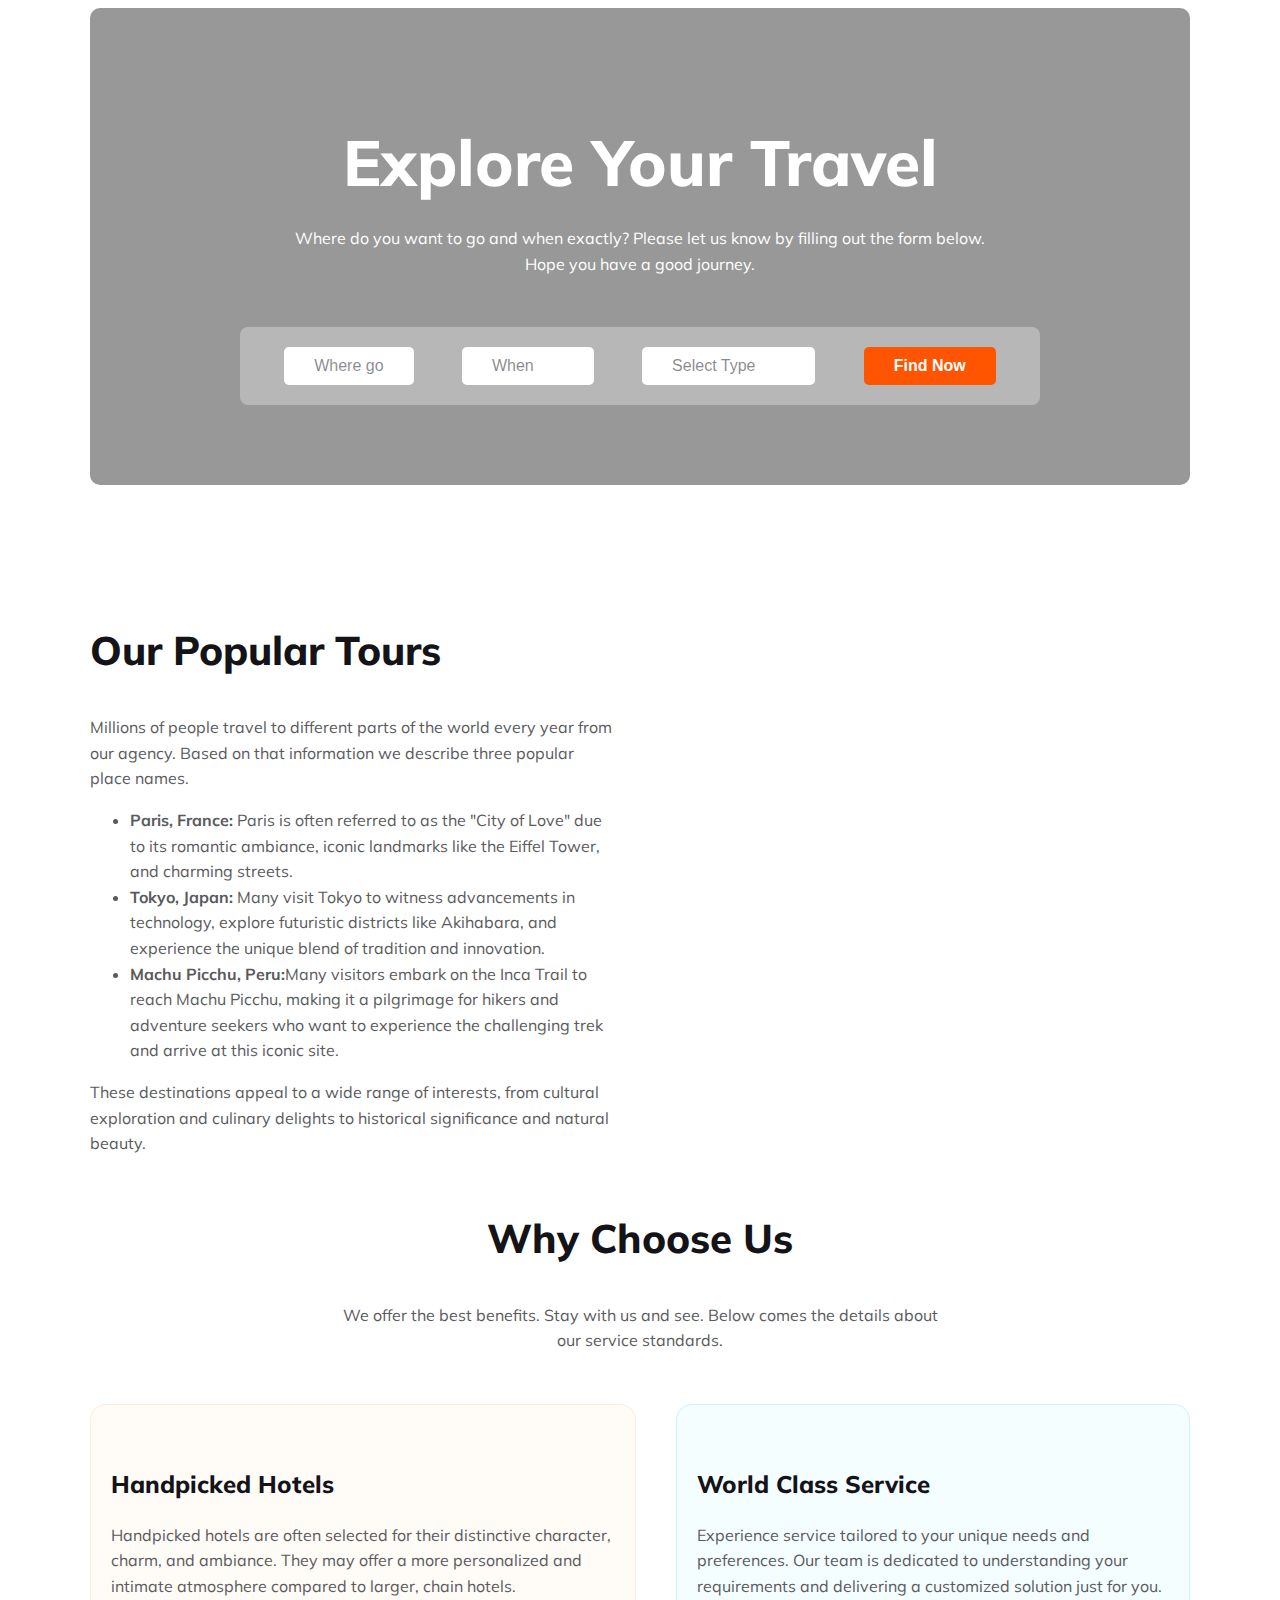
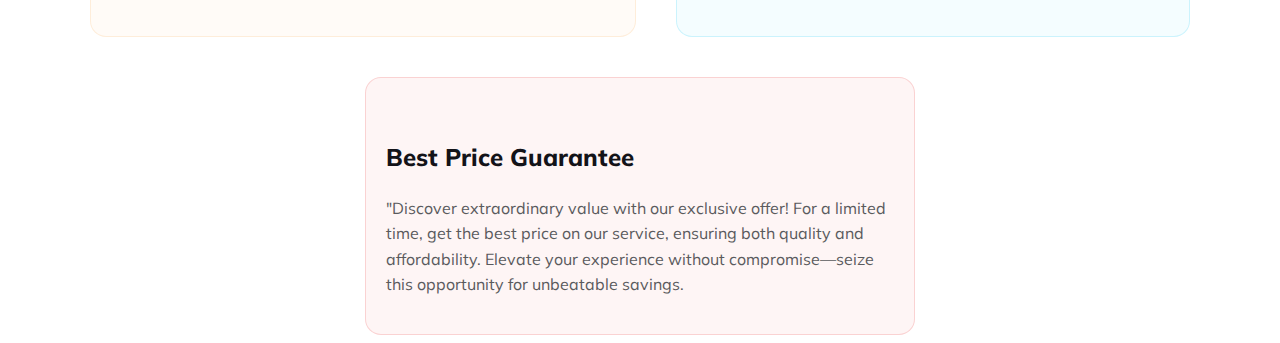
==== index.html @ b4bab379 "creaded a new repo for live link porblem" ====
<!DOCTYPE html>
<html lang="en">
  <head>
    <meta charset="UTF-8" />
    <meta name="viewport" content="width=device-width, initial-scale=1.0" />
    <title>Oreh Travel</title>

    <!-- font icon link  -->
    <link
      rel="stylesheet"
      href="https://site-assets.fontawesome.com/releases/v6.5.1/css/all.css"
    />
    <!-- css link -->
    <link rel="stylesheet" href="./styles/style.css" />
    <link rel="stylesheet" href="./styles/responsive.css" />
  </head>
  <body>
    <header>
      <nav class="hide">
        <div class="logo">
          <img src="./B9A2-Hero-Travel/Images/Group 40071 (2).png" alt="" />
          <h3 class="nav-title">
            Oreh <span class="travel-color">Travel</span>
          </h3>
        </div>
        <div class="nav-bar">
          <ul>
            <li><a class="active" href="#">Home</a></li>
            <li><a href="#">Packages</a></li>
            <li><a href="#">Testimonial</a></li>
            <li><a href="#">Blog</a></li>
            <li><a href="#">Contact</a></li>
          </ul>
        </div>
      </nav>

      <!-- banner section start -->

      <section class="banner">
        <h3 class="banner-title">Explore Your Travel</h3>
        <p class="banner-description">
          Where do you want to go and when exactly? Please let us know by
          filling out the form below. Hope you have a good journey.
        </p>

        <div class="banner-form">
          <button class="btn-white">Where go</button>
          <button class="btn-white">When <i class="fa-solid fa-angle-down"></i></button>
          <button class="btn-white">Select Type <i class="fa-solid fa-angle-down"></i></button>
          <button class="btn-prim"><i class="fa-solid fa-magnifying-glass"></i> Find Now</button>
        </div>
      </section>
    </header>

    <main>

        <!-- popular section  -->
        <section class="popular">
            <div class="popular-content">
                <h3 class="section-title">Our Popular Tours</h3>
                <p class="text-light-gray">Millions of people travel to different parts of the world every year from our agency. Based on that information we describe three popular place names.</p>
                <ul class="text-light-gray">
                    <li> <b>Paris, France:</b>  Paris is often referred to as the "City of Love" due to its romantic ambiance, iconic landmarks like the Eiffel Tower, and charming streets.</li>

                    <li> <b>Tokyo, Japan:</b> Many visit Tokyo to witness advancements in technology, explore futuristic districts like Akihabara, and experience the unique blend of tradition and innovation.</li>

                    <li><b>Machu Picchu, Peru:</b>Many visitors embark on the Inca Trail to reach Machu Picchu, making it a pilgrimage for hikers and adventure seekers who want to experience the challenging trek and arrive at this iconic site.</li>
                </ul>
                <p class="text-light-gray">These destinations appeal to a wide range of interests, from cultural exploration and culinary delights to historical significance and natural beauty.
                </p>
            </div>


            <div class="popular-img">
                <img src="./B9A2-Hero-Travel/Images/Rectangle 4.png" alt="">
            </div>
        </section>

        <!-- dastination section  -->

        <section class="dastination hide">
            <h3 class="section-title">Choose Your Destination</h3>
            <p class="text-light-gray"> we've narrowed it down to a few beautiful choices for you. What's your pick? We offer special offers on Maldives and Sri Lanka packages. </p>
            
            <div class="dastination-img-container">

              <div class="dastination-img-row">
                <div class="maldives img-item ">
                   
                    <h3 class="malh3">Maldives</h3>
                </div>
                <div class="indonasia img-item">
                   
                    <h3 class="indoh3">Indonasia</h3>
                </div>
              </div>

              <div class="dastination-img-row">
                <div class="srilanka img-item">
                 
                    <h3 class="srih3">Srilanka</h3>
                </div>
                <div class="north-america img-item">
                   
        
                    <h3 class="northh3">North America</h3>
                </div>
                <div class="kashmir img-item">
                   
                  
                    <h3 class="kash3">Kashmir</h3>
                </div>
              </div>

              <div class="dastination-img-row">
                <div class="bangladesh img-item">
                    
                    <h3 class="bdh3">Bangladesh</h3>
                </div>
                <div class="bandarban img-item">
                    
                    <h3 class="bnh3">Bandarban</h3>
                </div>
              </div>


            </div>
        </section>


        <!-- why choose us section -->

        <section class="why-us">
          <h3 class="section-title">Why Choose Us</h3>
          <p class="text-light-gray description-center">We offer the best benefits. Stay with us and see. Below comes the details about <br> our service standards.</p>
          <div class="service-items">
            <div class="service-item1">
              <img src="./B9A2-Hero-Travel/Images/hotel.png" alt="">
              <h3 class="service-title">Handpicked Hotels</h3>
              <p class="text-light-gray"> Handpicked hotels are often selected for their distinctive character, charm, and ambiance. They may offer a more personalized and intimate atmosphere compared to larger, chain hotels.</p>
            </div>
            <div class="service-item2">
              <img src="./B9A2-Hero-Travel/Images/map.png" alt="">
              <h3 class="service-title">World Class Service</h3>
              <p class="text-light-gray">Experience service tailored to your unique needs and preferences. Our team is dedicated to understanding your requirements and delivering a customized solution just for you.</p>
            </div>
          </div>
          <div class="service-item3">
            <img src="./B9A2-Hero-Travel/Images/price .png" alt="">
            <h3 class="service-title">Best Price Guarantee</h3>
            <p class="text-light-gray">"Discover extraordinary value with our exclusive offer! For a limited time, get the best price on our service, ensuring both quality and affordability. Elevate your experience without compromise—seize this opportunity for unbeatable savings.  </p>
          </div>
        </section>
    </main>

    <footer></footer>
  </body>
</html>
---- styles/style.css ----
@import url('https://fonts.googleapis.com/css2?family=Mulish:wght@400;500;600;700;800;900&display=swap');

*{
    text-decoration: none;
    
    box-sizing: border-box;

}
body{
    font-family: 'Mulish', sans-serif;

}
.hide{
    display: none;
}

/* common shared styles */

.section-title{
    font-size: 2.5rem;
    font-weight: 800;
    color: #131318;
}
.text-light-gray{
    font-size: 1rem ;
    font-weight: 400;
    color: #5A5A5D;
    line-height: 1.6rem;
}
.btn-primary{

}

/* header styles 

/* nav section styles */
header{
    width: 1100px;
    margin: 0 auto;

}
nav{
    display: flex;
    justify-content: space-between;
    align-items: center;
    
}
.logo{
    display: flex;
    align-items: center
    
}
.nav-title{
    color:  #131318;
    font-size: 2.3rem;
    font-weight: 800;
    margin-left: 20px;

}
.travel-color{
    color: #FF5400;
}

.nav-bar ul{
    display: flex;
    gap: 20px;
    list-style: none;
}
.nav-bar a{
    color: #424247;
    font-size: 1.1rem;
    font-weight: 400;
    padding: 10px 20px;
}
.nav-bar .active{
    color: #FF5400;!important

}
.nav-bar a:hover{
    color: #FF5400;
    font-weight: 500;
}

/* banner section styles */

.banner{
    background-image: linear-gradient(rgba(0, 0, 0, 0.404), rgba(0, 0, 0, 0.404)), url("/B9A2-Hero-Travel/Images/Group\ 13\ \(1\)\ \(1\).png") ;
    background-position:  center;
    background-repeat: no-repeat;
    border-radius: 10px;
    text-align: center;
    padding: 50px 0px ;
    

}
.banner-title{
    font-size: 4rem;
    font-weight: 800;
    color: #fff;

}
.banner-description{
    font-size: 1rem ;
    font-weight: 400;
    color: white;
    line-height: 1.6rem;
    max-width: 700px;
    margin: -40px auto 0;
}
.banner-form{
    border-radius: 8px;
    background: rgba(255, 255, 255, 0.30);
    max-width: 800px;
    margin: 50px auto 30px;
    padding: 20px ;
    justify-content: space-around;
    display: flex;
}
.btn-white{
    background: white;
    padding: 10px 30px ;
    text-align: center;
    border-radius: 5px;
    color: rgba(19, 19, 24, 0.50);
    font-size: 1rem;
    font-weight: 400;
    border: none;
}
.btn-white i{
    margin-left: 30px;
}
.btn-prim{
    padding: 10px 30px ;
    text-align: center;
    border-radius: 5px;
    color:white;
    font-size: 1rem;
    font-weight: 700;
    border: none;
    background: #FF5400;

}

/* popular section styles */

main{
    width: 1100px;
    margin: 100px auto 0;
}
.popular{
    display: flex;
    gap: 50px;
    align-items: center;
    

}
.popular-content{
    width: 100%;
}
.popular-img{
    margin-top: 40px;
    width: 100%;
}

/* dastination section styles */

.dastination{
    text-align: center;
    max-width: 1100px;
    margin: 100px auto ;

}
.dastination p{
    max-width: 700px;
   margin: 0 auto;
}
.dastination-img-container img{
    max-width: 100%;
    
}
.dastination-img-row{
    display: flex;
    gap: 20px;
    margin-bottom: 20px;
   
    
}
.dastination-img-container{
   margin-top: 50px;
}
.dastination-img-row h3{
   
    color: white;
    font-size: 3rem;
    font-weight: 800;

}
.dastination-img-row .img-item{
    
}

.maldives{
  position:relative;
}
.malh3{
    position: absolute;
    top: 70px;
    left: 150px;
}
.indonasia{
    position: relative;
}
.indoh3{
    position: absolute;
    top: 70px;
    left: 150px;
}

.srilanka{
   position: relative;
}
.srih3{
    position: absolute;
    top: 57px;
    left: 80px ;
}
.north-america{
  position: relative;
}
.northh3{
    position: absolute;
    top: 60px;
    left: 58px;
}
 .kashmir{
    position: relative;
 }
 .kash3{
    position: absolute;
    left: 30px;
    top: 65px;
}

.bangladesh{
  position: relative;
}
.bdh3{
    position: absolute;
    top: 60px;
    left: 85px;
}
.bandarban{
  position: relative;
} 
.bnh3{
    position: absolute;
    top: 63px;
    left: 180px;
}
/* .maldives h3{
    position: relative;
    top: 100px;
    left: 100px;

}

/* why us section styles */
.why-us{}
.why-us > .section-title, .description-center{
    text-align: center;
}
.why-us .service-items {
    display: flex;
    gap: 40px ;
    margin-top: 50px;

}
.why-us img{
    width: 50px;

}
.service-title{
    font-size: 1.5rem;
    font-weight: 800;
    color: #131318;
}
.service-item1{
    border-radius: 16px;
    border: 1px solid rgba(251, 181, 99, 0.20);
    background: rgba(251, 181, 99, 0.05);
    padding: 20px;

}
.service-item2{
    border-radius: 16px;
    border: 1px solid rgba(41, 206, 246, 0.20);
    background: rgba(41, 206, 246, 0.05);
    padding: 20px;

}
.service-item3{
    width: 50%;
    margin: auto;
    border-radius: 16px;
    border: 1px solid rgba(233, 68, 68, 0.20);
    background: rgba(233, 68, 68, 0.05);
    padding: 20px;
    margin-top: 40px;

}
---- styles/responsive.css ----
@media screen and (max-width:600px) {
    .banner-form, .popular, 
    .dastination-img-row, 
    .service-items {
        flex-direction: column;
       
        
    }
    .popular, .popular-img img,
    .dastination-img-row img
    {
        max-width: 100%;
       margin: auto;
    }
    .banner{
      
       
    }
   .btn-white, .btn-prim{
    margin-top: 10px;
   }
    header, main{
        max-width: 100%;
        padding: 20px;
    }
    .service-item3{
        width: 100%;
        /* margin-top: 20px; */

    }
}
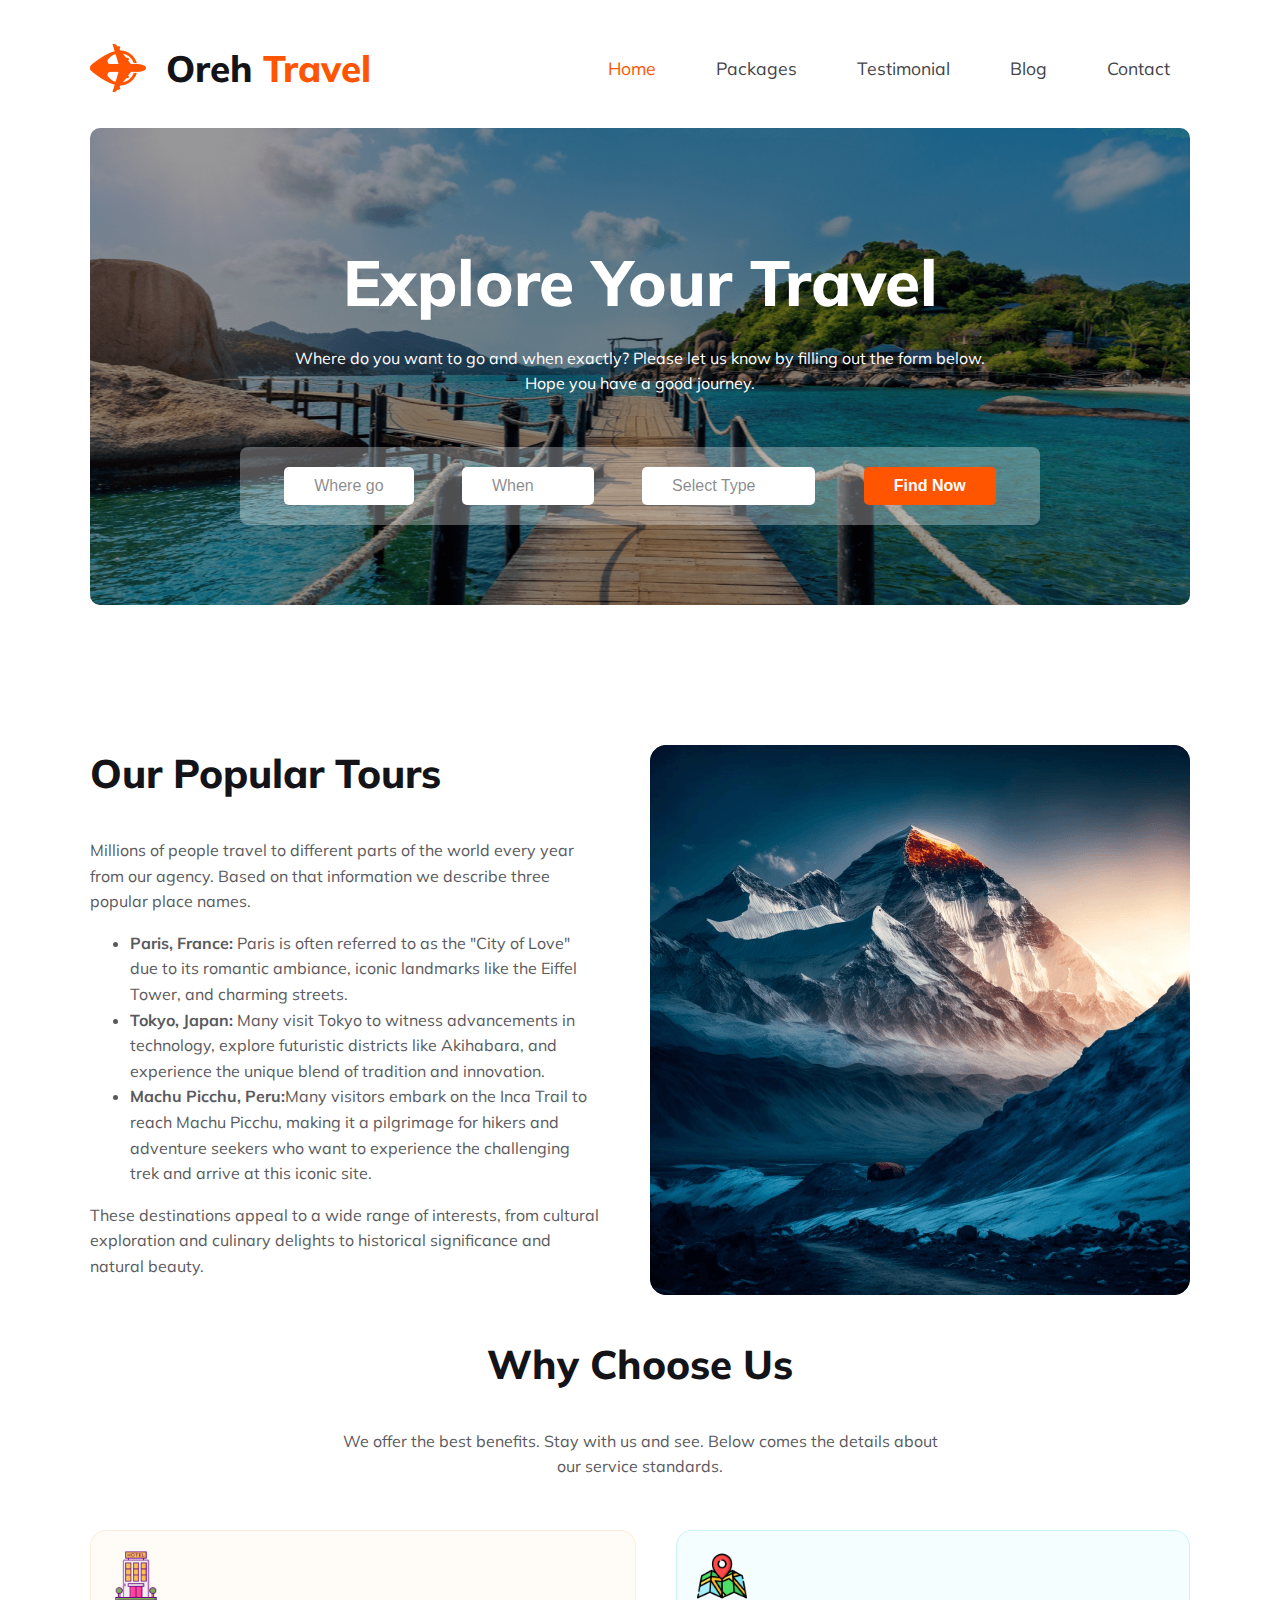
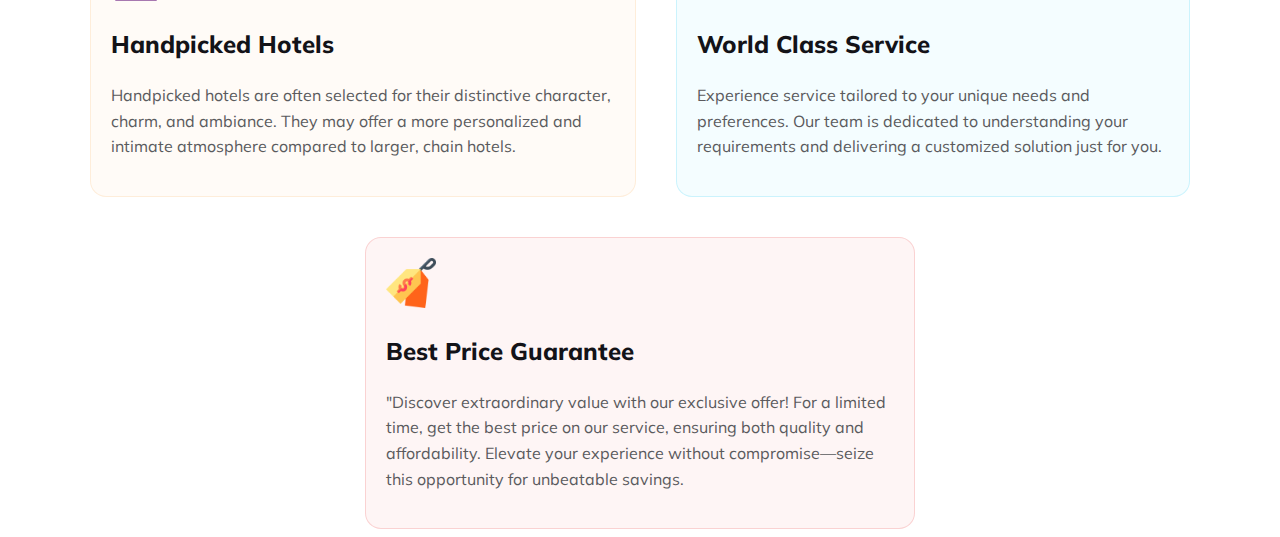
==== commit 2408b595: "img added" ====
--- a/index.html
+++ b/index.html
@@ -16,9 +16,9 @@
   </head>
   <body>
     <header>
-      <nav class="hide">
+      <nav class="hid">
         <div class="logo">
-          <img src="./B9A2-Hero-Travel/Images/Group 40071 (2).png" alt="" />
+          <img src="./Images/Group 40071 (2).png" alt="" />
           <h3 class="nav-title">
             Oreh <span class="travel-color">Travel</span>
           </h3>
@@ -72,7 +72,7 @@
 
 
             <div class="popular-img">
-                <img src="./B9A2-Hero-Travel/Images/Rectangle 4.png" alt="">
+                <img src="./Images/Rectangle 4.png" alt="">
             </div>
         </section>
 
@@ -135,18 +135,18 @@
           <p class="text-light-gray description-center">We offer the best benefits. Stay with us and see. Below comes the details about <br> our service standards.</p>
           <div class="service-items">
             <div class="service-item1">
-              <img src="./B9A2-Hero-Travel/Images/hotel.png" alt="">
+              <img src="./Images/hotel.png" alt="">
               <h3 class="service-title">Handpicked Hotels</h3>
               <p class="text-light-gray"> Handpicked hotels are often selected for their distinctive character, charm, and ambiance. They may offer a more personalized and intimate atmosphere compared to larger, chain hotels.</p>
             </div>
             <div class="service-item2">
-              <img src="./B9A2-Hero-Travel/Images/map.png" alt="">
+              <img src="./Images/map.png" alt="">
               <h3 class="service-title">World Class Service</h3>
               <p class="text-light-gray">Experience service tailored to your unique needs and preferences. Our team is dedicated to understanding your requirements and delivering a customized solution just for you.</p>
             </div>
           </div>
           <div class="service-item3">
-            <img src="./B9A2-Hero-Travel/Images/price .png" alt="">
+            <img src="./Images/price .png" alt="">
             <h3 class="service-title">Best Price Guarantee</h3>
             <p class="text-light-gray">"Discover extraordinary value with our exclusive offer! For a limited time, get the best price on our service, ensuring both quality and affordability. Elevate your experience without compromise—seize this opportunity for unbeatable savings.  </p>
           </div>
--- a/styles/style.css
+++ b/styles/style.css
@@ -84,7 +84,7 @@
 /* banner section styles */
 
 .banner{
-    background-image: linear-gradient(rgba(0, 0, 0, 0.404), rgba(0, 0, 0, 0.404)), url("/B9A2-Hero-Travel/Images/Group\ 13\ \(1\)\ \(1\).png") ;
+    background-image: linear-gradient(rgba(0, 0, 0, 0.404), rgba(0, 0, 0, 0.404)), url("/Images/Group\ 13\ \(1\)\ \(1\).png") ;
     background-position:  center;
     background-repeat: no-repeat;
     border-radius: 10px;
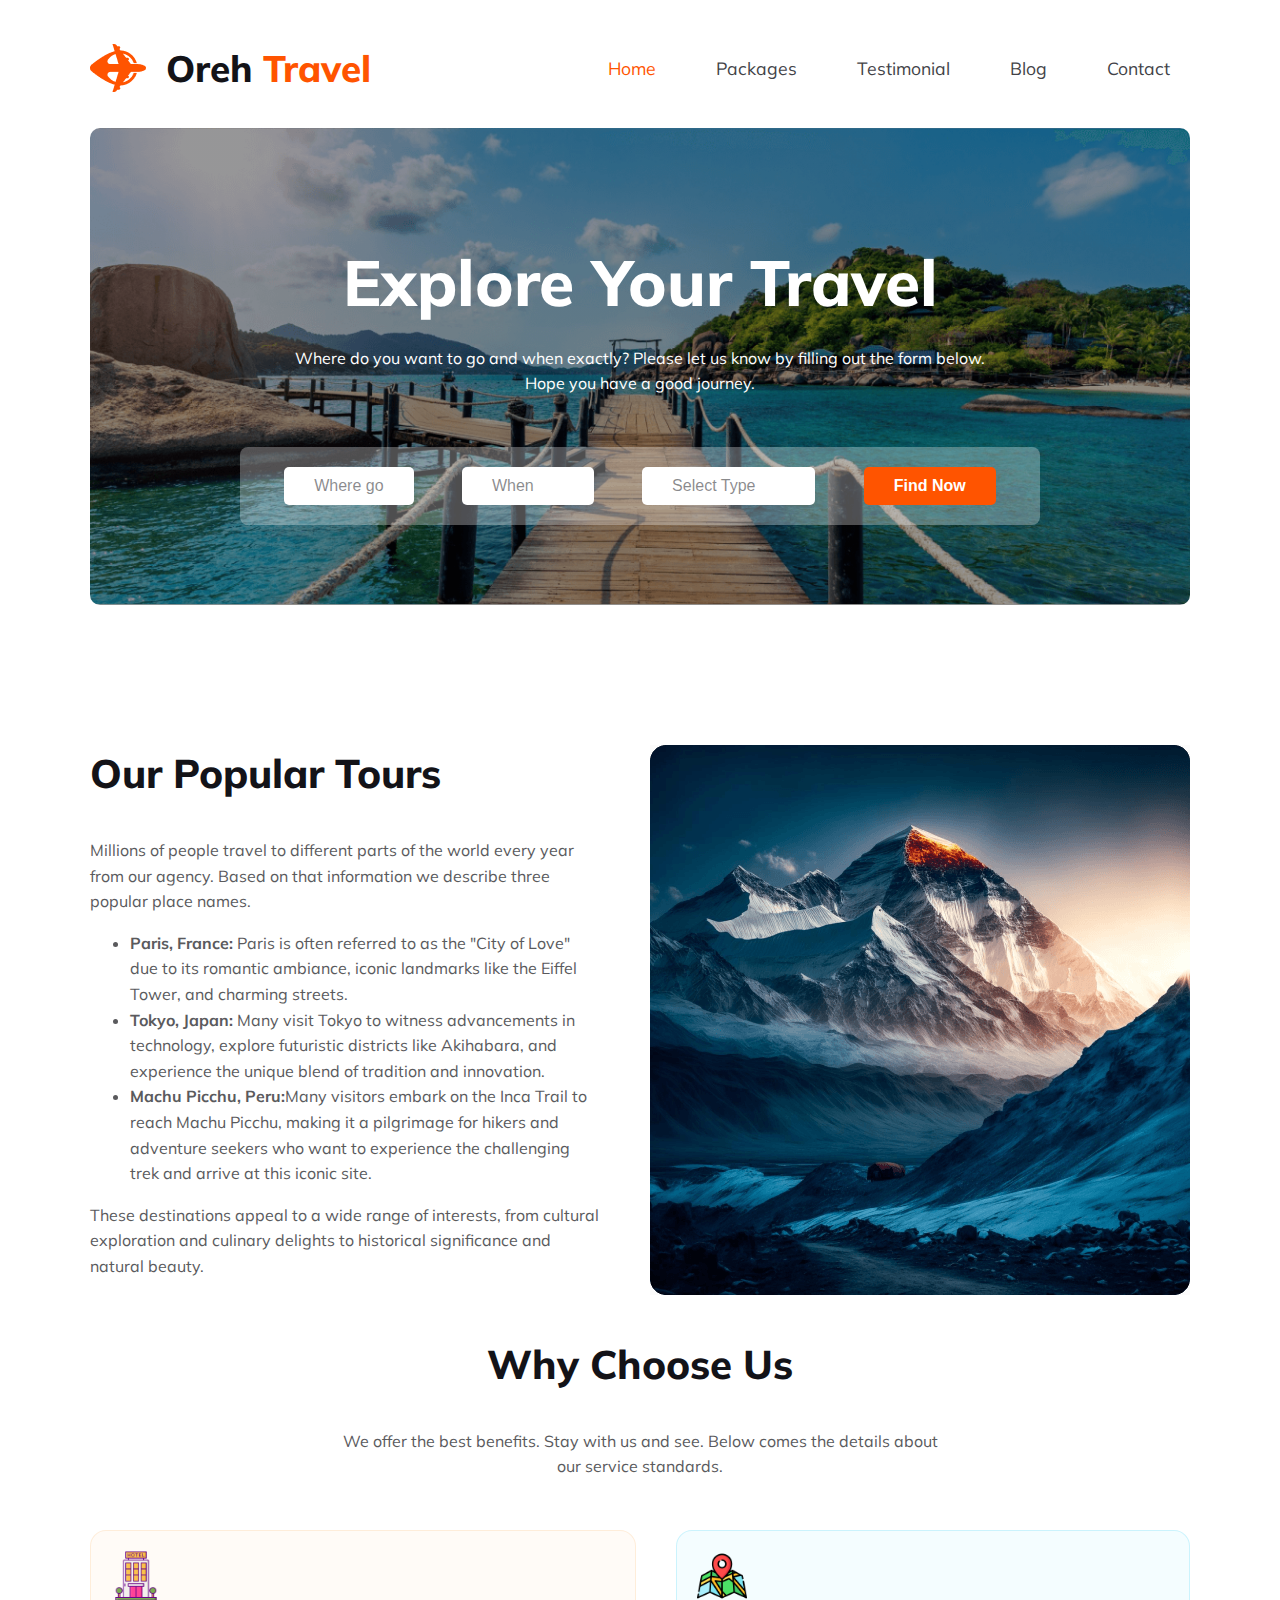
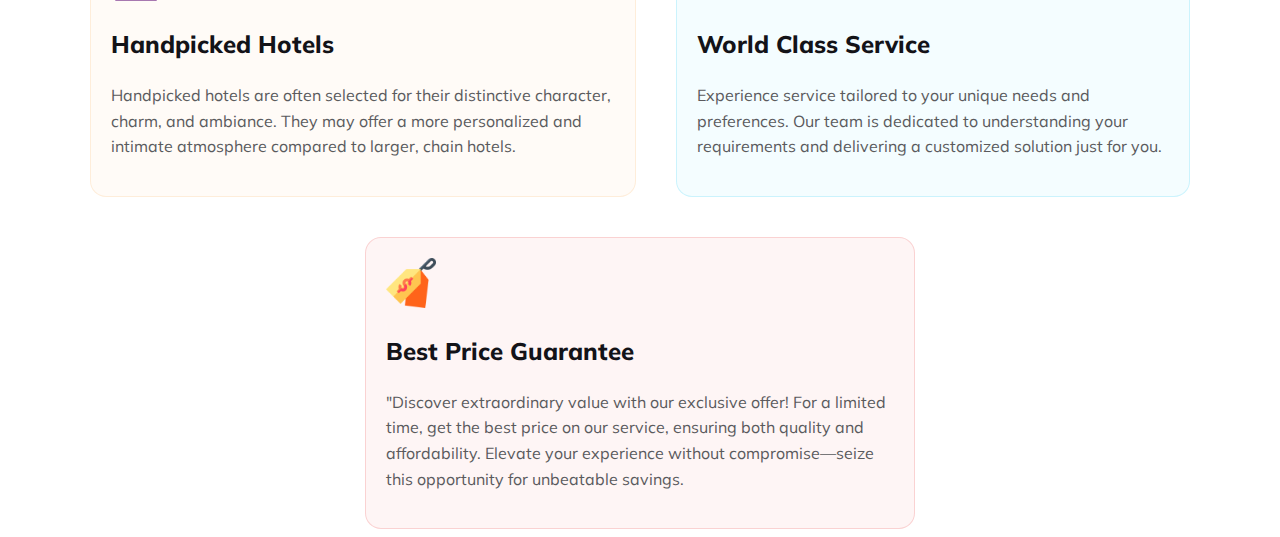
==== commit f7840d79: "added nav with responsive" ====
--- a/index.html
+++ b/index.html
@@ -23,7 +23,9 @@
             Oreh <span class="travel-color">Travel</span>
           </h3>
         </div>
+        <div class="bar-icon"> <i class="fa-solid fa-bars"></i></div>
         <div class="nav-bar">
+       
           <ul>
             <li><a class="active" href="#">Home</a></li>
             <li><a href="#">Packages</a></li>
--- a/styles/style.css
+++ b/styles/style.css
@@ -60,7 +60,10 @@
 .travel-color{
     color: #FF5400;
 }
-
+.bar-icon{
+    font-size: 2rem;
+    display: none;
+}
 .nav-bar ul{
     display: flex;
     gap: 20px;
@@ -87,6 +90,7 @@
     background-image: linear-gradient(rgba(0, 0, 0, 0.404), rgba(0, 0, 0, 0.404)), url("/Images/Group\ 13\ \(1\)\ \(1\).png") ;
     background-position:  center;
     background-repeat: no-repeat;
+    background-size: cover;
     border-radius: 10px;
     text-align: center;
     padding: 50px 0px ;
--- a/styles/responsive.css
+++ b/styles/responsive.css
@@ -5,6 +5,13 @@
         flex-direction: column;
        
         
+    }
+    .bar-icon{
+        display: block;
+        margin-left: 20px;
+    }
+    .nav-bar ul{
+        display: none;
     }
     .popular, .popular-img img,
     .dastination-img-row img
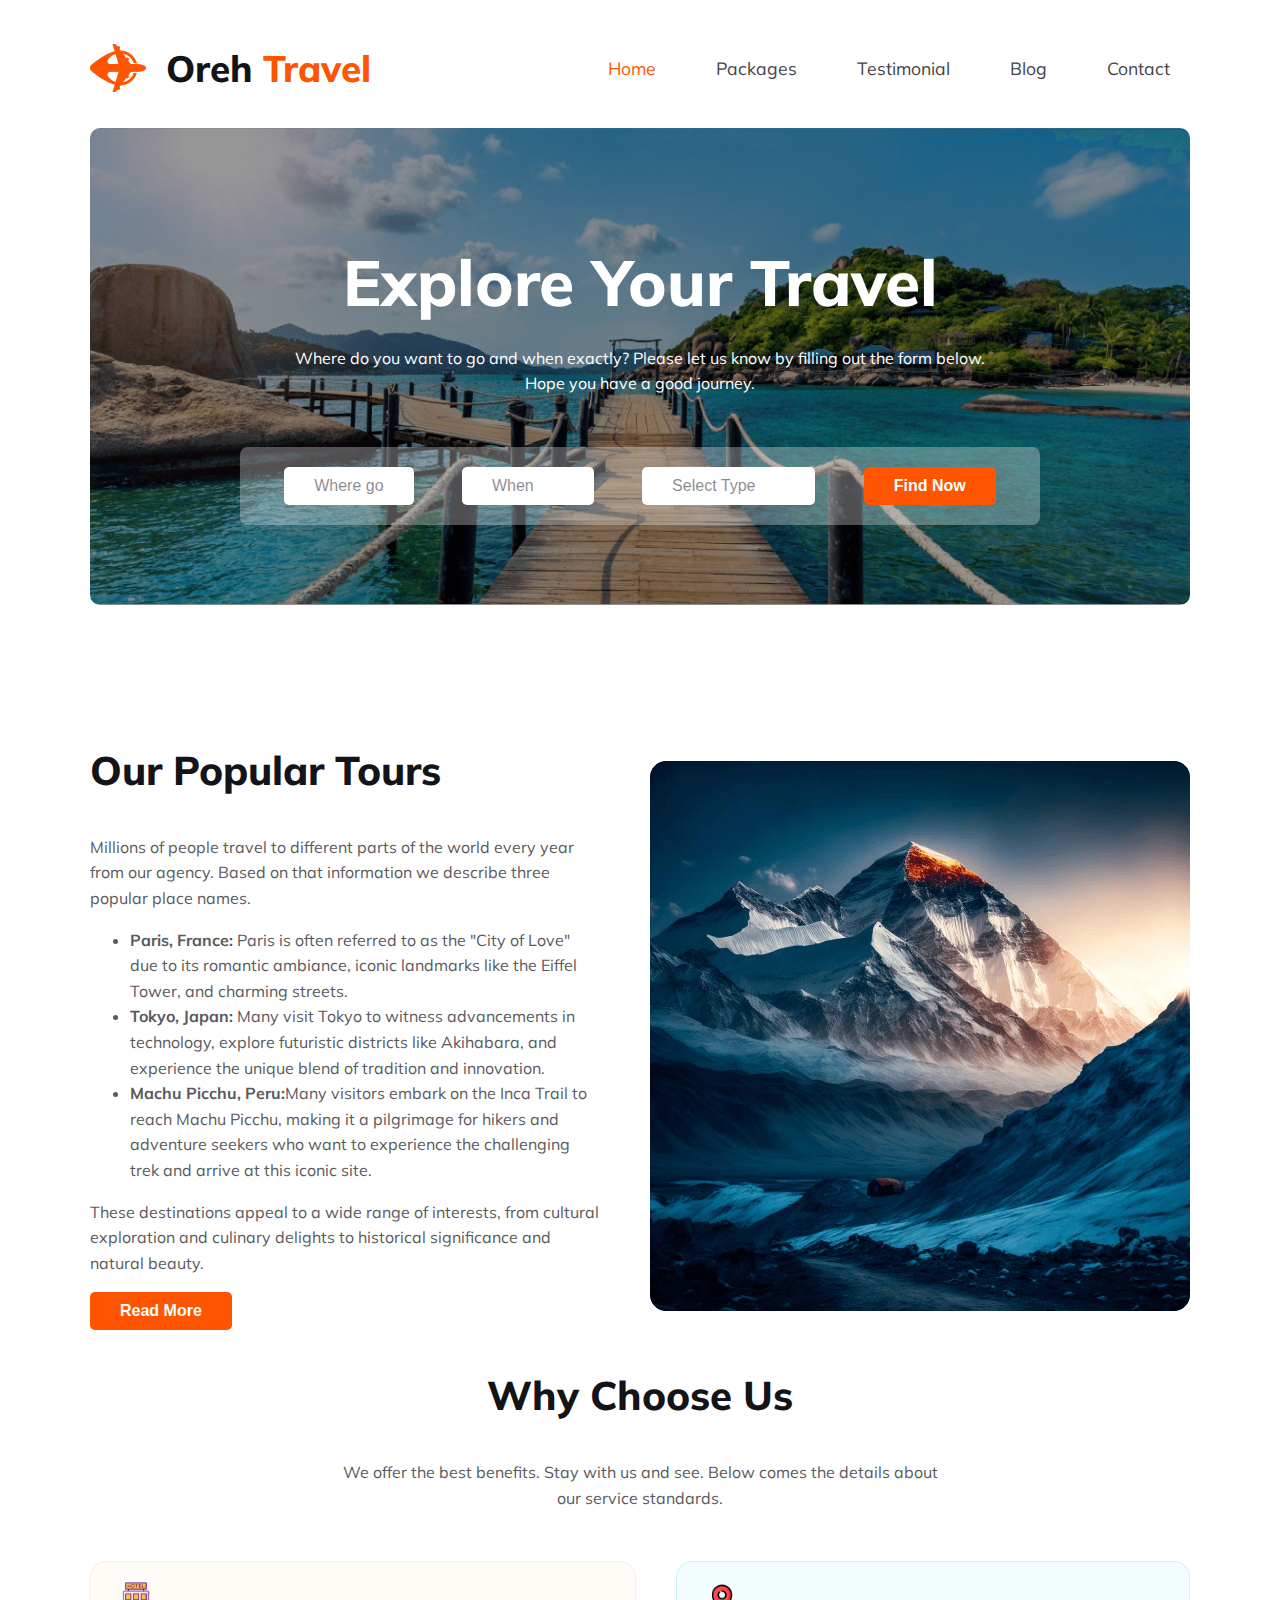
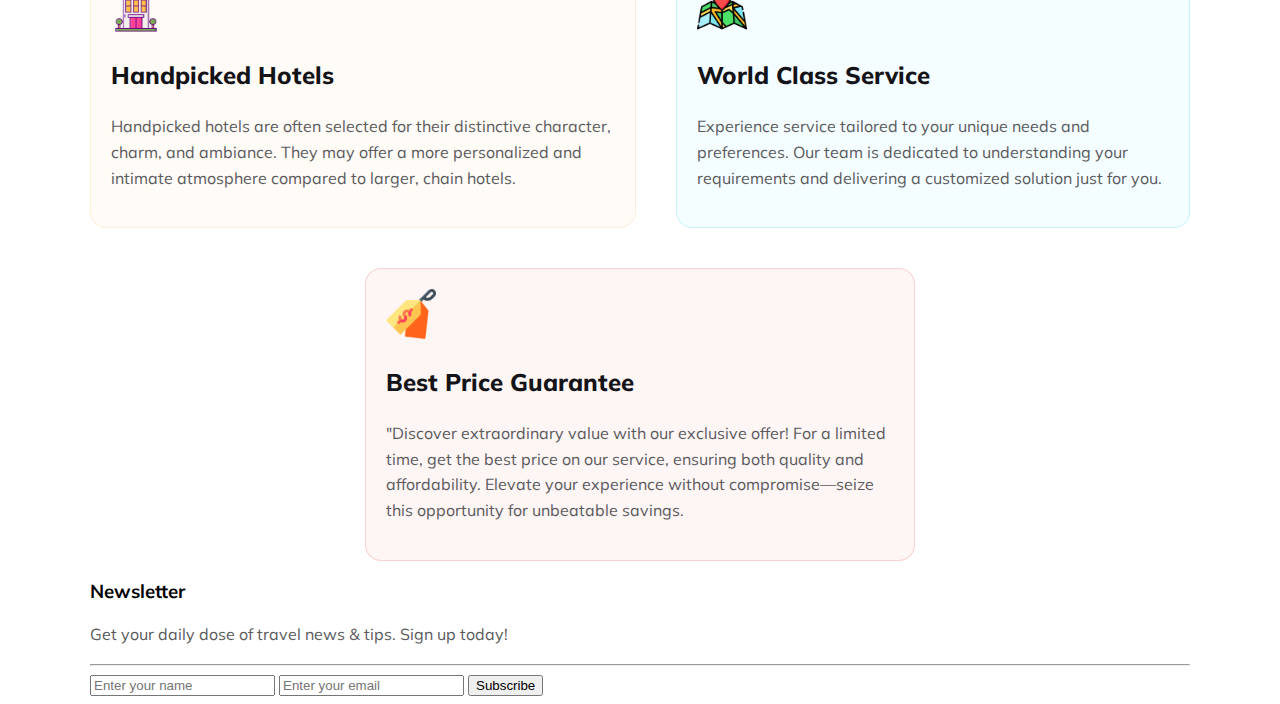
==== commit ba58f60d: "solved bg img problem" ====
--- a/index.html
+++ b/index.html
@@ -70,6 +70,7 @@
                 </ul>
                 <p class="text-light-gray">These destinations appeal to a wide range of interests, from cultural exploration and culinary delights to historical significance and natural beauty.
                 </p>
+                <button class="btn-prim">Read More</button>
             </div>
 
 
@@ -153,6 +154,22 @@
             <p class="text-light-gray">"Discover extraordinary value with our exclusive offer! For a limited time, get the best price on our service, ensuring both quality and affordability. Elevate your experience without compromise—seize this opportunity for unbeatable savings.  </p>
           </div>
         </section>
+       
+       
+        <!-- newsletter section  -->
+        
+        <section class="newsletter">
+          <div class="newsletter-content">
+            <h3 class="newslette-title">Newsletter</h3>
+            <p class="text-light-gray">Get your daily dose of travel news & tips. Sign up today!</p>
+            <hr>
+            <form action="">
+              <input type="text" placeholder="Enter your name">
+              <input type="email" placeholder="Enter your email">
+              <input type="submit" value="Subscribe">
+            </form>
+          </div>
+        </section>
     </main>
 
     <footer></footer>
--- a/styles/style.css
+++ b/styles/style.css
@@ -87,7 +87,7 @@
 /* banner section styles */
 
 .banner{
-    background-image: linear-gradient(rgba(0, 0, 0, 0.404), rgba(0, 0, 0, 0.404)), url("/Images/Group\ 13\ \(1\)\ \(1\).png") ;
+    background-image: linear-gradient(rgba(0, 0, 0, 0.404), rgba(0, 0, 0, 0.404)), url("../Images/Group\ 13\ \(1\)\ \(1\).png") ;
     background-position:  center;
     background-repeat: no-repeat;
     background-size: cover;
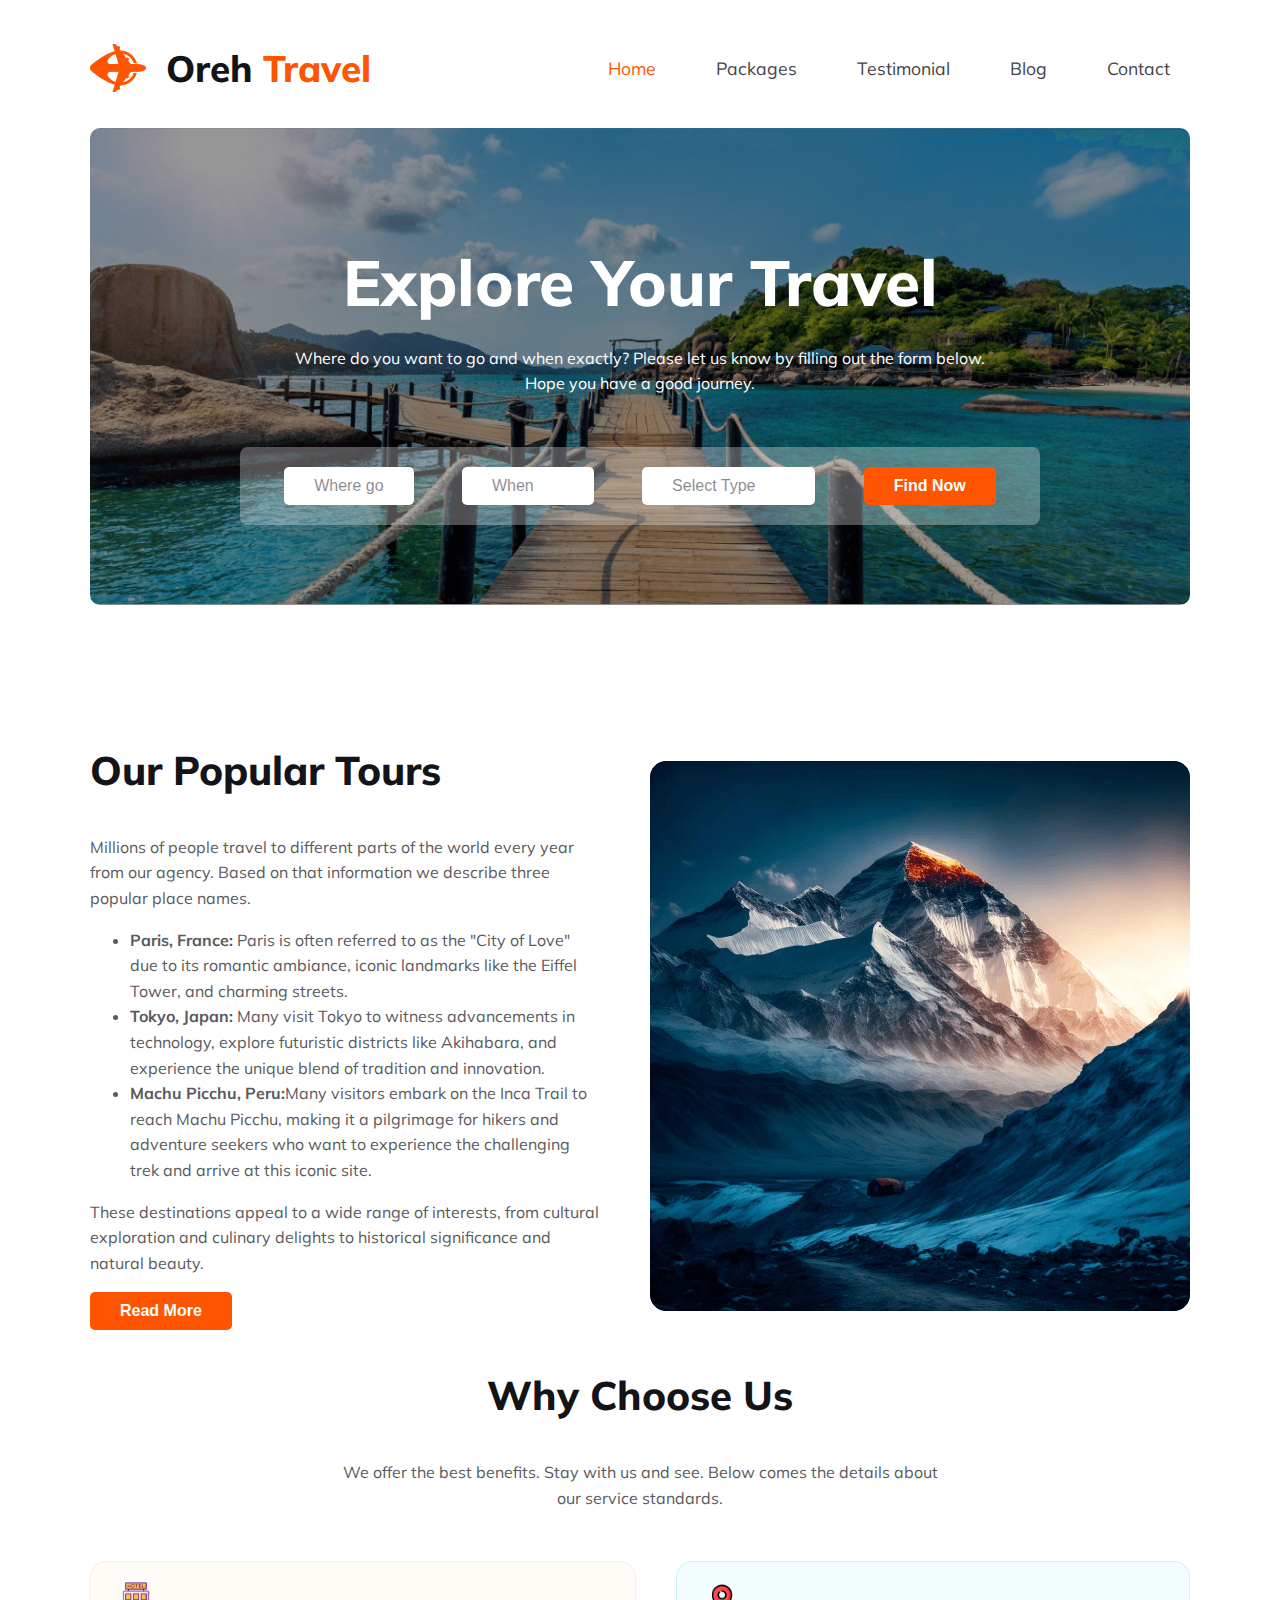
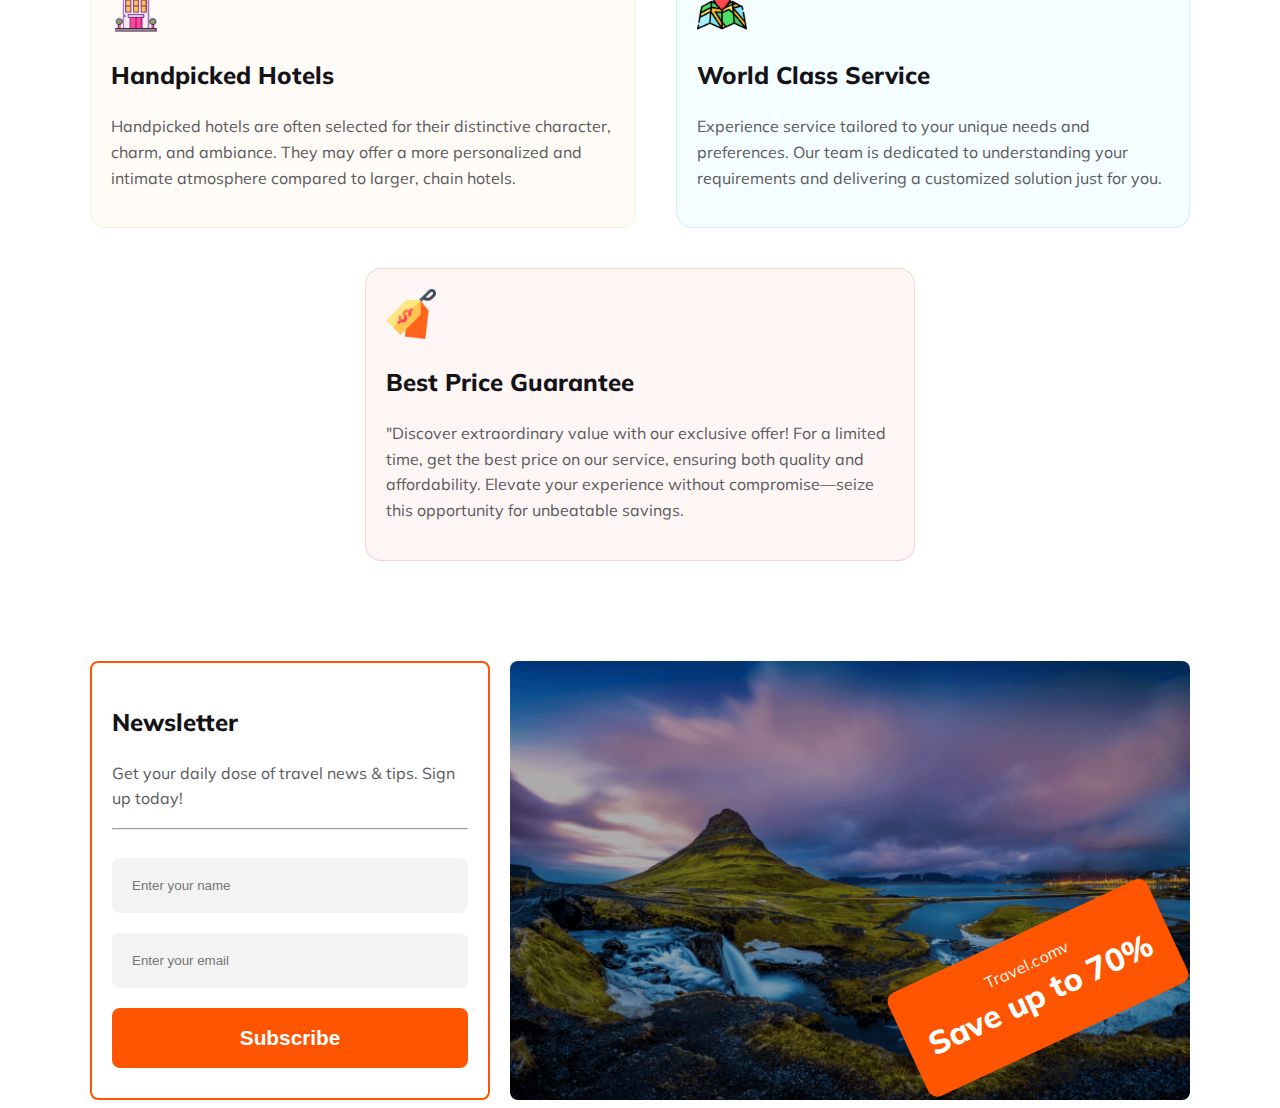
==== commit fb937b53: "added newsletter section with responsive" ====
--- a/index.html
+++ b/index.html
@@ -159,15 +159,23 @@
         <!-- newsletter section  -->
         
         <section class="newsletter">
+
           <div class="newsletter-content">
-            <h3 class="newslette-title">Newsletter</h3>
+            <h3 class="newsletter-title">Newsletter</h3>
             <p class="text-light-gray">Get your daily dose of travel news & tips. Sign up today!</p>
             <hr>
             <form action="">
-              <input type="text" placeholder="Enter your name">
-              <input type="email" placeholder="Enter your email">
-              <input type="submit" value="Subscribe">
+              <input class="input" type="text" placeholder="Enter your name">
+              <input class="input" type="email" placeholder="Enter your email"><br>
+              <input class="btn-primary" type="submit" value="Subscribe">
             </form>
+          </div>
+
+          <div class="newsletter-img">
+            <div class="offer-badge">
+              <p class="offer-sub-title">Travel.comv</p>
+              <h2 class="offer-title">Save up to 70%</h2>
+            </div>
           </div>
         </section>
     </main>
--- a/styles/style.css
+++ b/styles/style.css
@@ -88,6 +88,7 @@
 
 .banner{
     background-image: linear-gradient(rgba(0, 0, 0, 0.404), rgba(0, 0, 0, 0.404)), url("../Images/Group\ 13\ \(1\)\ \(1\).png") ;
+    
     background-position:  center;
     background-repeat: no-repeat;
     background-size: cover;
@@ -101,7 +102,7 @@
     font-size: 4rem;
     font-weight: 800;
     color: #fff;
-
+   
 }
 .banner-description{
     font-size: 1rem ;
@@ -311,4 +312,87 @@
     padding: 20px;
     margin-top: 40px;
 
+}
+/* newsletter section styles */
+
+.newsletter{
+    display: flex;
+    gap: 20px;
+    margin-top: 100px;
+
+
+}
+.newsletter-content{
+    width: 37%;
+    border-radius: 8px;
+    padding: 20px;
+    border: 2px solid #FF5400;
+
+}
+.newsletter-content .newsletter-title {
+    font-weight: 800;
+    font-size: 1.5rem;
+    color: #131318;
+}
+
+.newsletter-content .input{
+    padding: 20px;
+    width: 100%;
+    margin-top: 20px;
+    border-radius: 8px;
+    background: rgba(19, 19, 24, 0.05); 
+    border: none;
+
+
+}
+.btn-primary{
+    font-size: 1.3rem;
+    font-weight: 800;
+    color: #fff;
+    background:#FF5400;
+    border-radius: 8px;
+    width: 100%;
+    padding: 18px;
+    margin-top: 20px;
+    border: none;
+
+}
+.newsletter-img{
+    width: 63%;
+    background-image: linear-gradient(rgba(0, 0, 0, 0.326) , rgba(0, 0, 0, 0.331)), url(../Images/Rectangle\ 8\ \(1\).png);
+    background-position: center center;
+    background-size: cover;
+    background-repeat: no-repeat;
+    border-radius: 8px;
+  
+    /* position: relative; */
+
+    display: flex;
+    justify-content: end;
+
+}
+
+.offer-badge{
+    background:#FF5400;
+    width: 42%;
+    padding: 5px 15px ;
+    border-radius: 10px;
+    text-align: center;
+    /* position: absolute;
+    bottom: 47px;
+    right: 8px; */
+    align-items: baseline;
+    transform: rotate(-25deg);
+   margin: 270px 9px 55px 0;
+  
+}
+.offer-sub-title{
+    color: white;
+    font-size: 1rem;
+    margin-bottom: -25px;
+}
+.offer-title{
+    color: white;
+    font-size: 2rem;
+    font-weight: 800;
 }--- a/styles/responsive.css
+++ b/styles/responsive.css
@@ -1,7 +1,8 @@
 @media screen and (max-width:600px) {
     .banner-form, .popular, 
     .dastination-img-row, 
-    .service-items {
+    .service-items, 
+    .newsletter {
         flex-direction: column;
        
         
@@ -19,9 +20,17 @@
         max-width: 100%;
        margin: auto;
     }
-    .banner{
-      
+     .newsletter-img,
+    .newsletter-content
+    {
+      width: 100%;
        
+    }
+    .offer-badge{
+        margin-right: 30px;
+        margin-bottom: 15px;
+        width: 40%;
+
     }
    .btn-white, .btn-prim{
     margin-top: 10px;
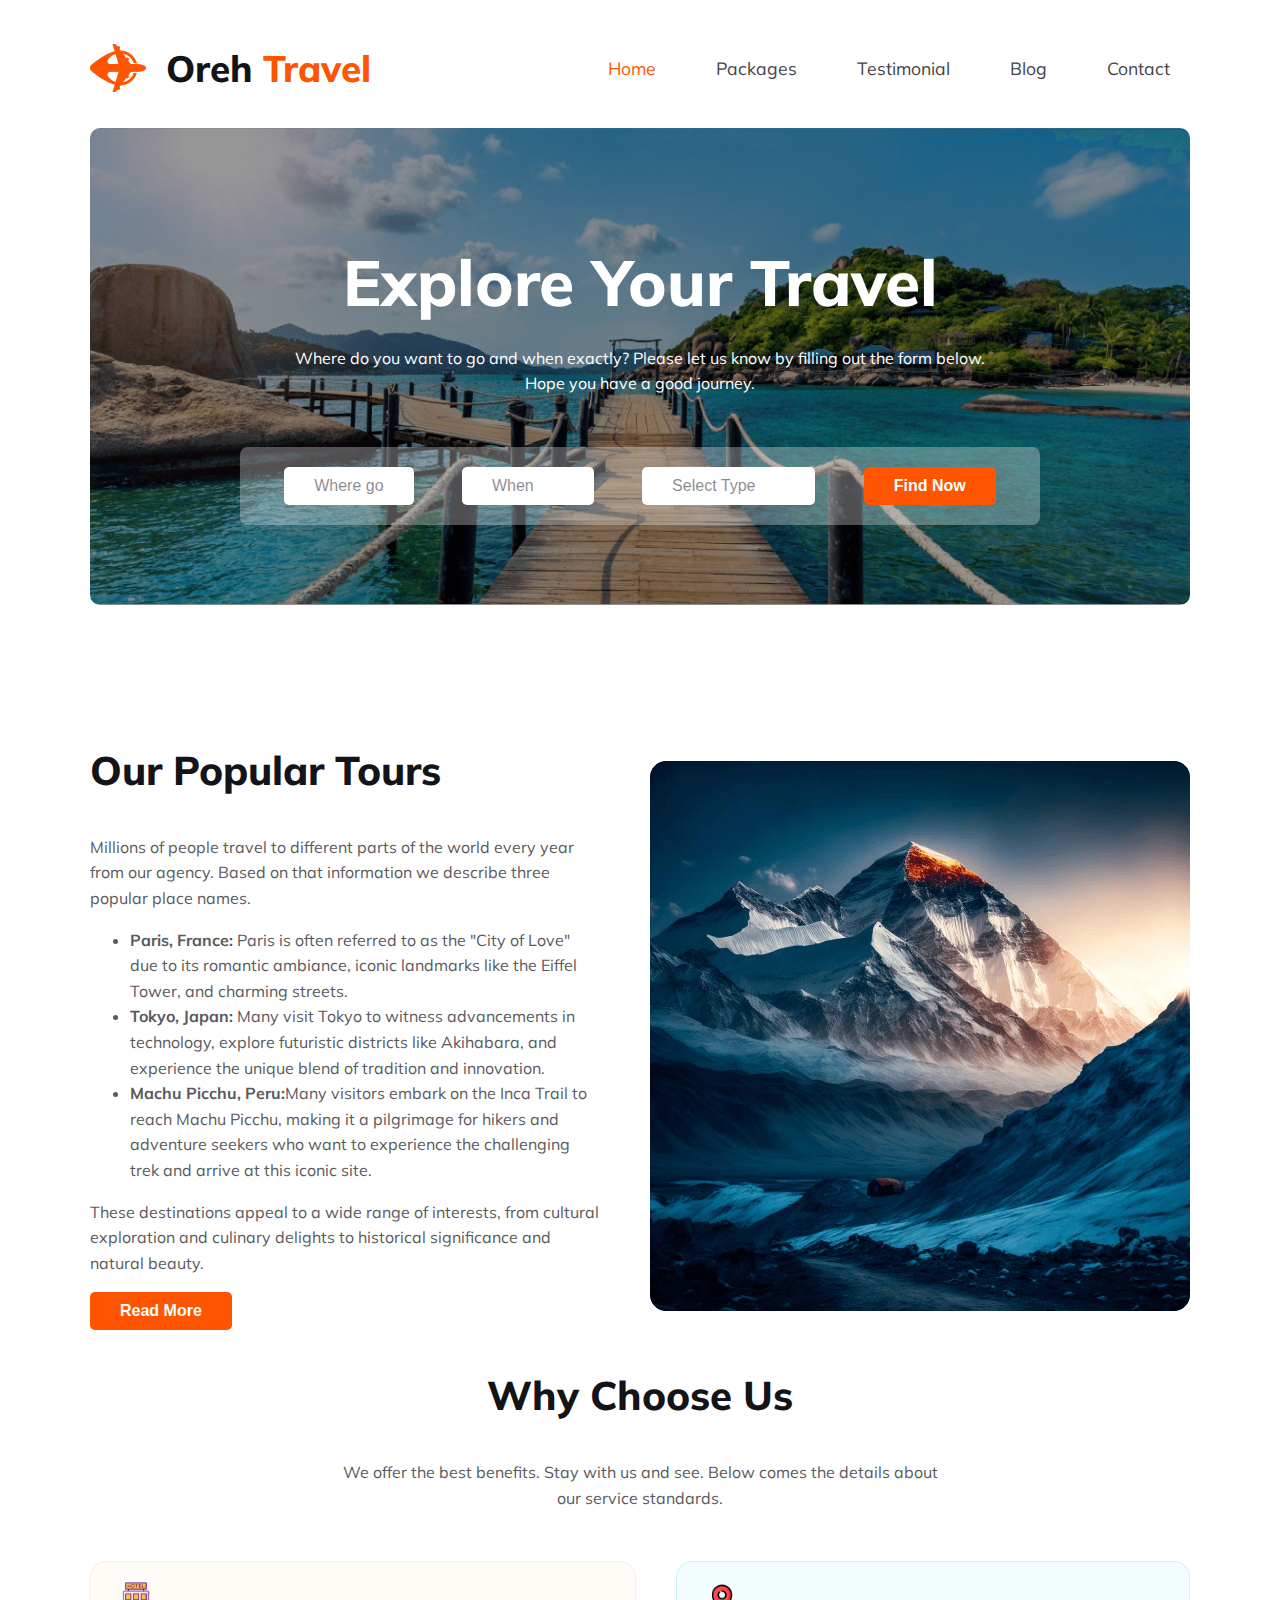
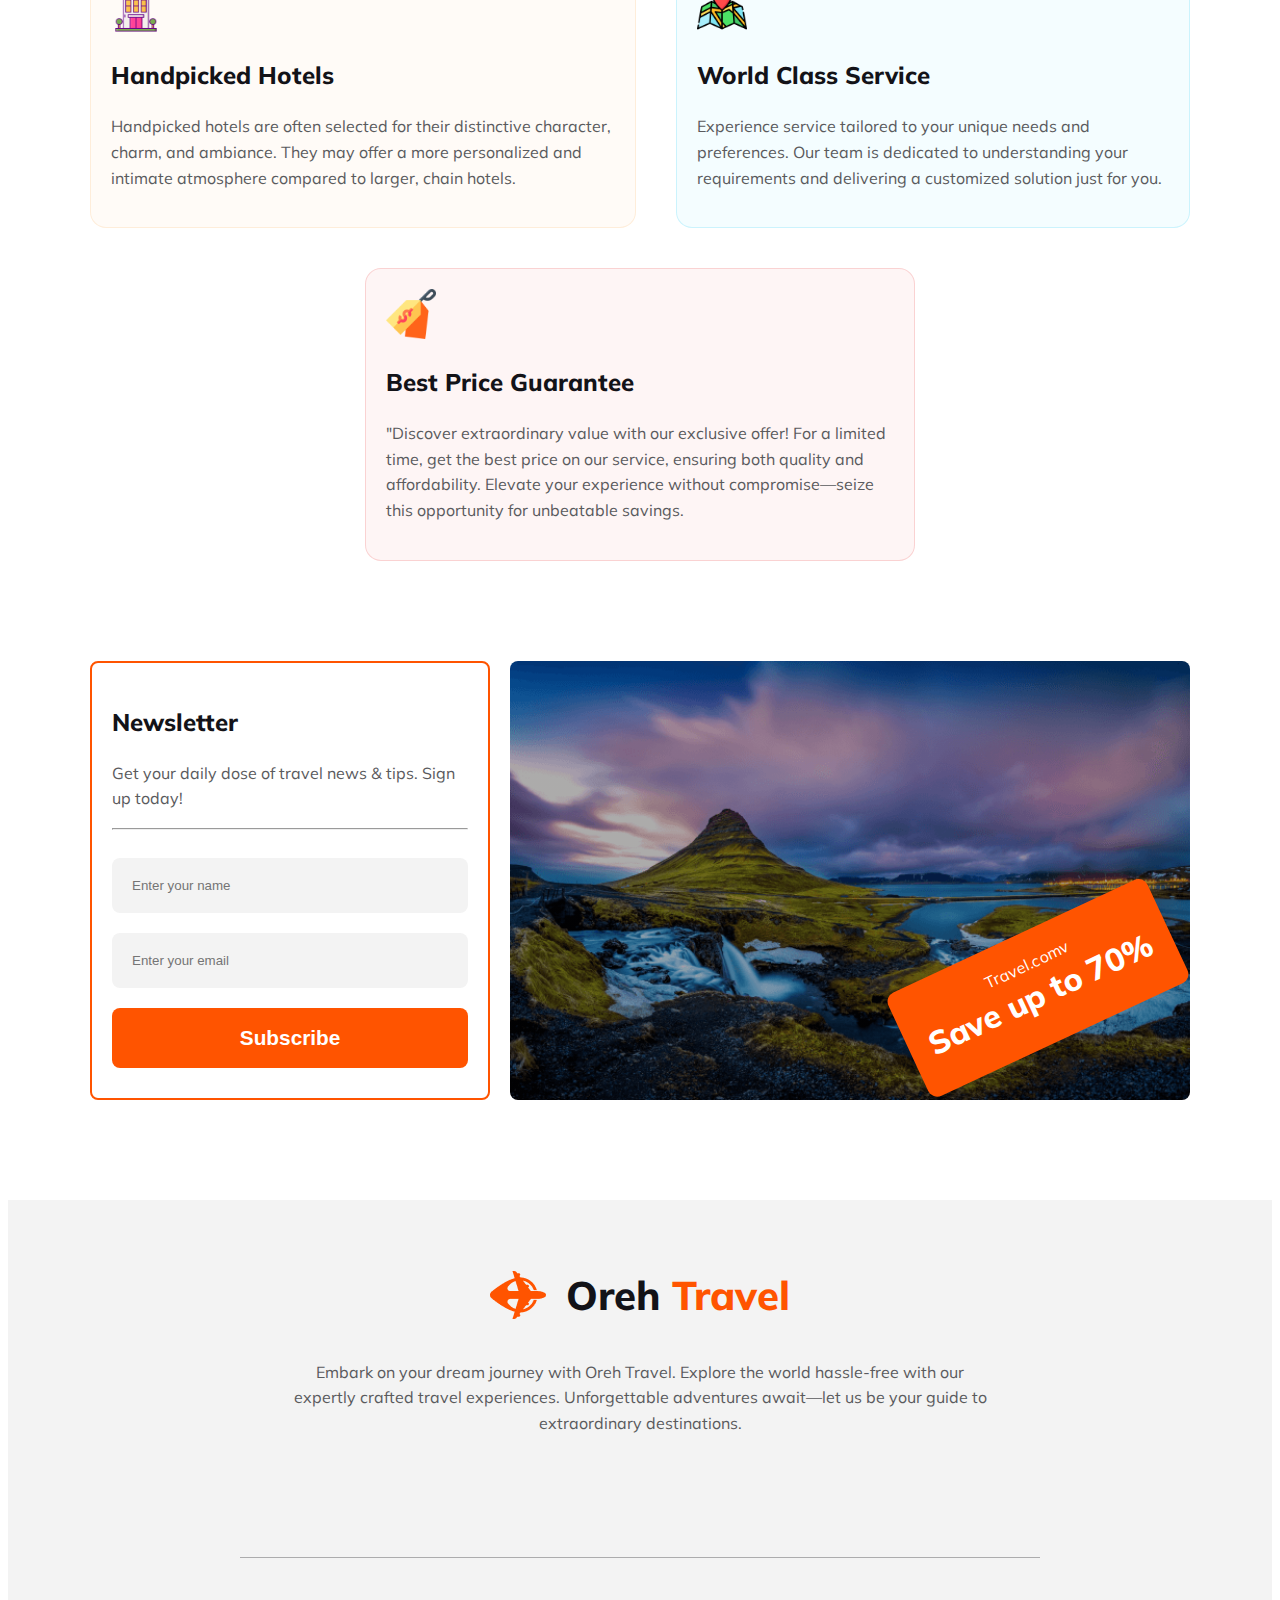
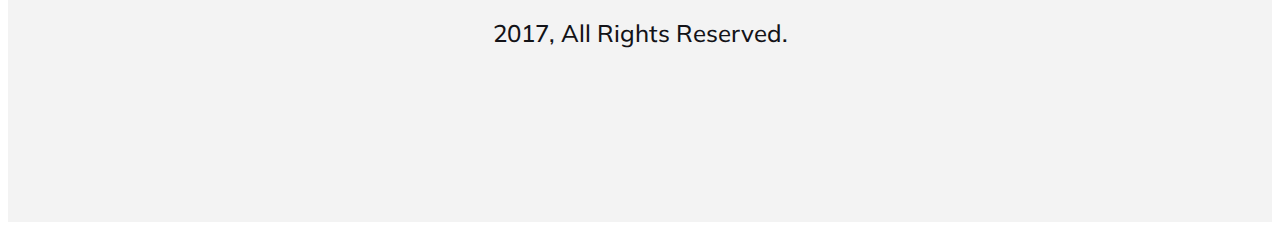
==== commit 9e921c86: "added footer section with responsive" ====
--- a/index.html
+++ b/index.html
@@ -180,6 +180,21 @@
         </section>
     </main>
 
-    <footer></footer>
+    <footer>
+      <div class="footer-title">
+        <img src="./Images/Group 40071 (2).png" alt="">
+        <h3 class="section-title">Oreh <span class="travel-color">Travel</span></h3>
+      </div>
+      <p class="text-light-gray footer-description">Embark on your dream journey with Oreh Travel. Explore the world hassle-free with our expertly crafted travel experiences. Unforgettable adventures await—let us be your guide to extraordinary destinations.</p>
+      
+      <div class="social-icon-container">
+        <i class="fa-brands fa-twitter"></i>
+        <i class="fa-brands fa-facebook-f"></i>
+        <i class="fa-brands fa-instagram"></i>
+        <i class="fa-brands fa-github"></i>
+      </div>
+      
+      <p class="footer-copyright">2017, All Rights Reserved.</p>
+    </footer>
   </body>
 </html>
--- a/styles/style.css
+++ b/styles/style.css
@@ -395,4 +395,53 @@
     color: white;
     font-size: 2rem;
     font-weight: 800;
+}
+
+/* footer section styles  */
+footer{
+    margin-top: 100px;
+    background: rgba(19, 19, 24, 0.05);
+    padding: 30px 0 150px;
+    
+}
+.footer-title{
+    display: flex;
+    align-items: center;
+   justify-content: center;
+}
+
+.footer-title .section-title{
+    margin-left: 20px ;
+}
+.footer-description{
+    width: 700px;
+    margin: 0 auto;
+    text-align: center;
+}
+
+.social-icon-container{
+    text-align: center;
+    padding-bottom: 50px;
+    margin: 30px auto;
+    border-bottom: 1px solid #5a5a5d76 ;
+   
+    width: 800px;
+    
+
+}
+.social-icon-container i{
+    font-size: 2rem;
+ 
+    padding: 0 20px;
+
+}
+
+
+.footer-copyright{
+    font-size: 1.5rem;
+    color: #131318;
+    font-weight: 500;
+    text-align: center;
+    padding-top: 30px;
+
 }--- a/styles/responsive.css
+++ b/styles/responsive.css
@@ -35,13 +35,13 @@
    .btn-white, .btn-prim{
     margin-top: 10px;
    }
-    header, main{
-        max-width: 100%;
+    header, main, footer{
+        width: 100%;
         padding: 20px;
     }
-    .service-item3{
+    .service-item3, .social-icon-container, .footer-description {
         width: 100%;
-        /* margin-top: 20px; */
+       
 
     }
 }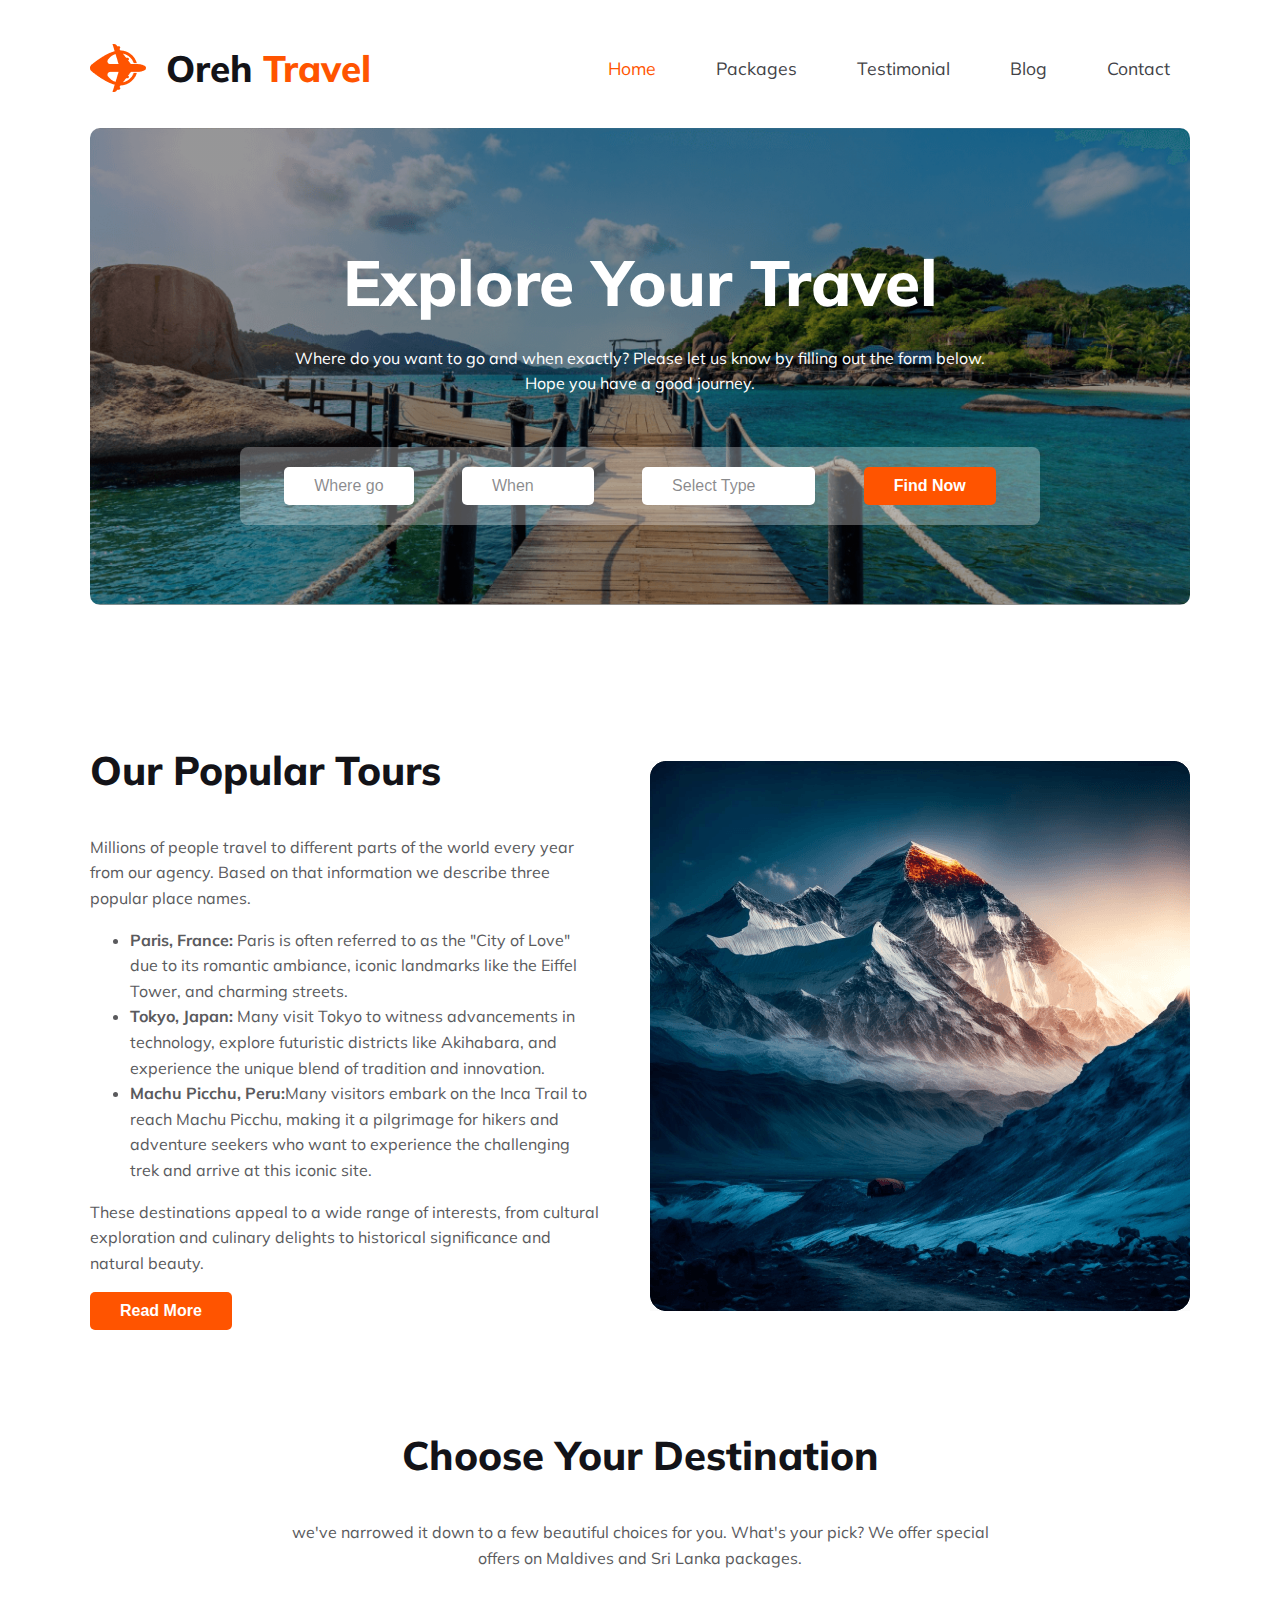
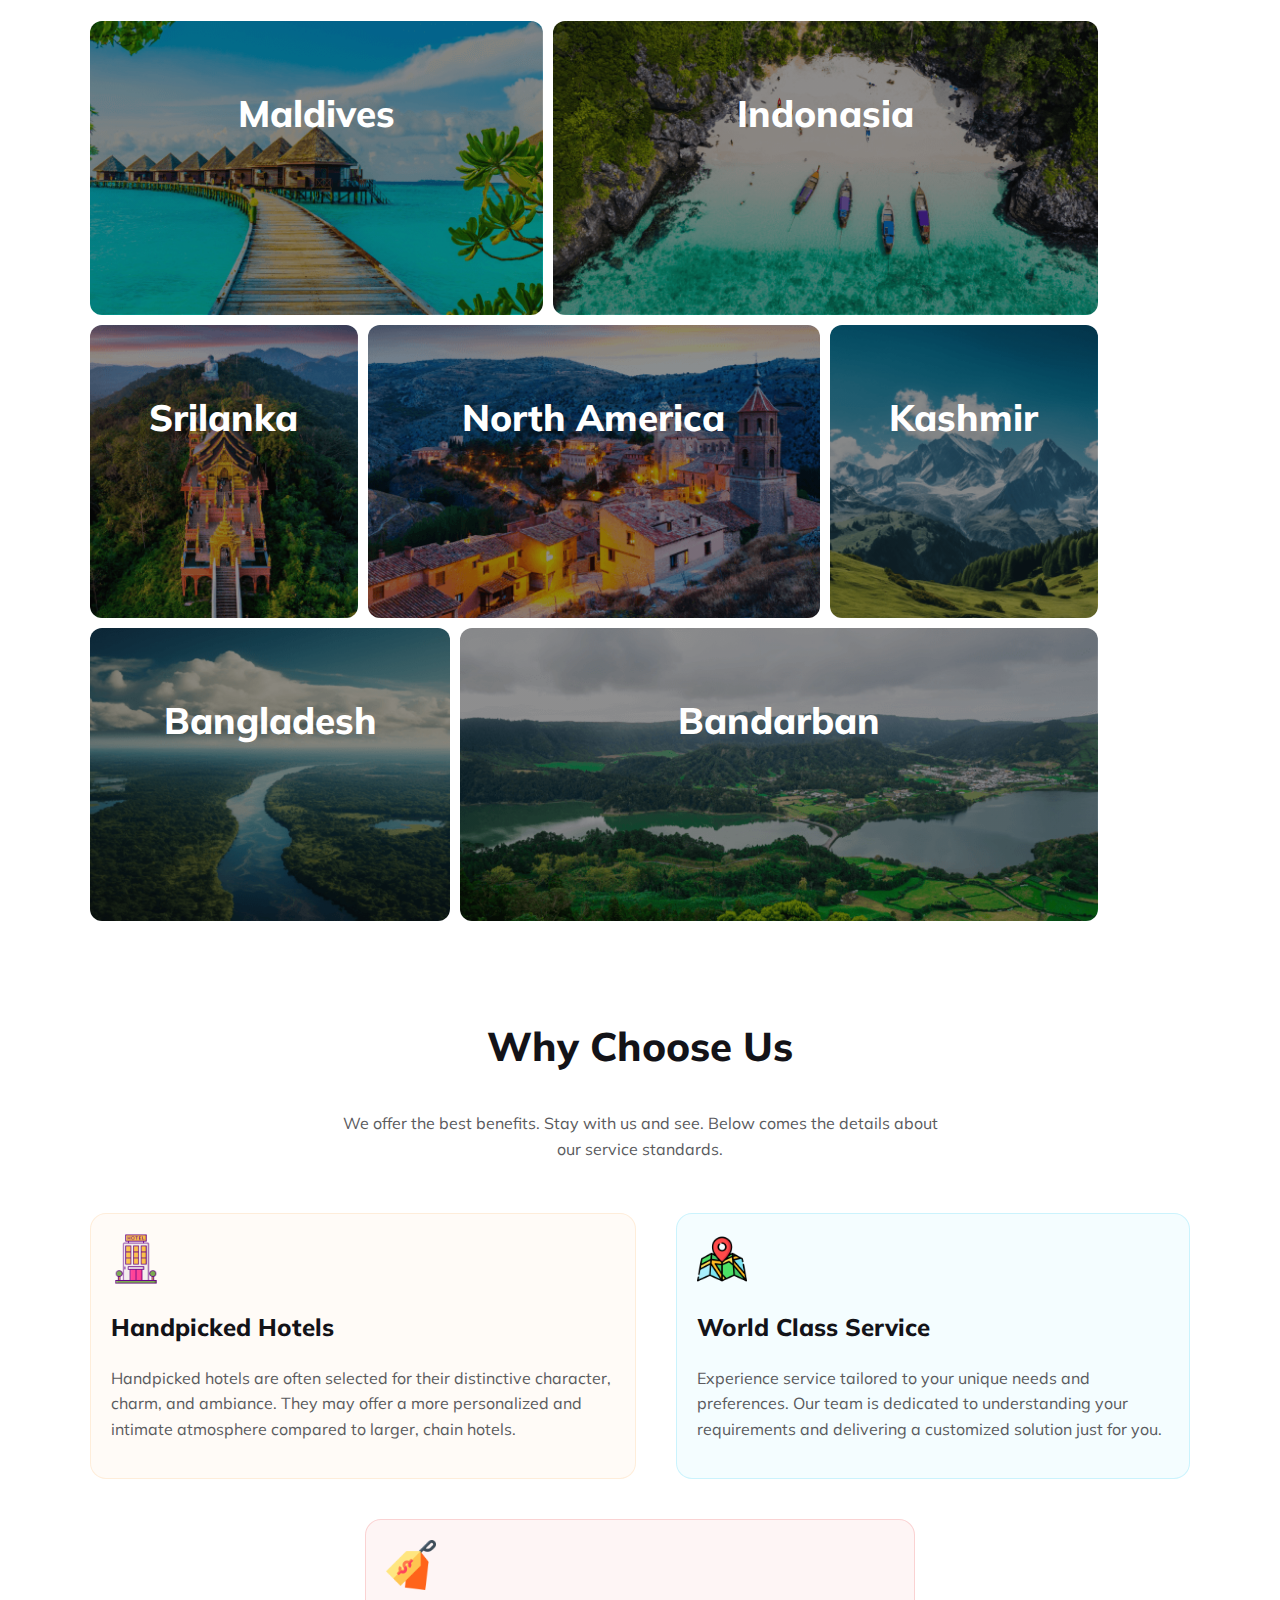
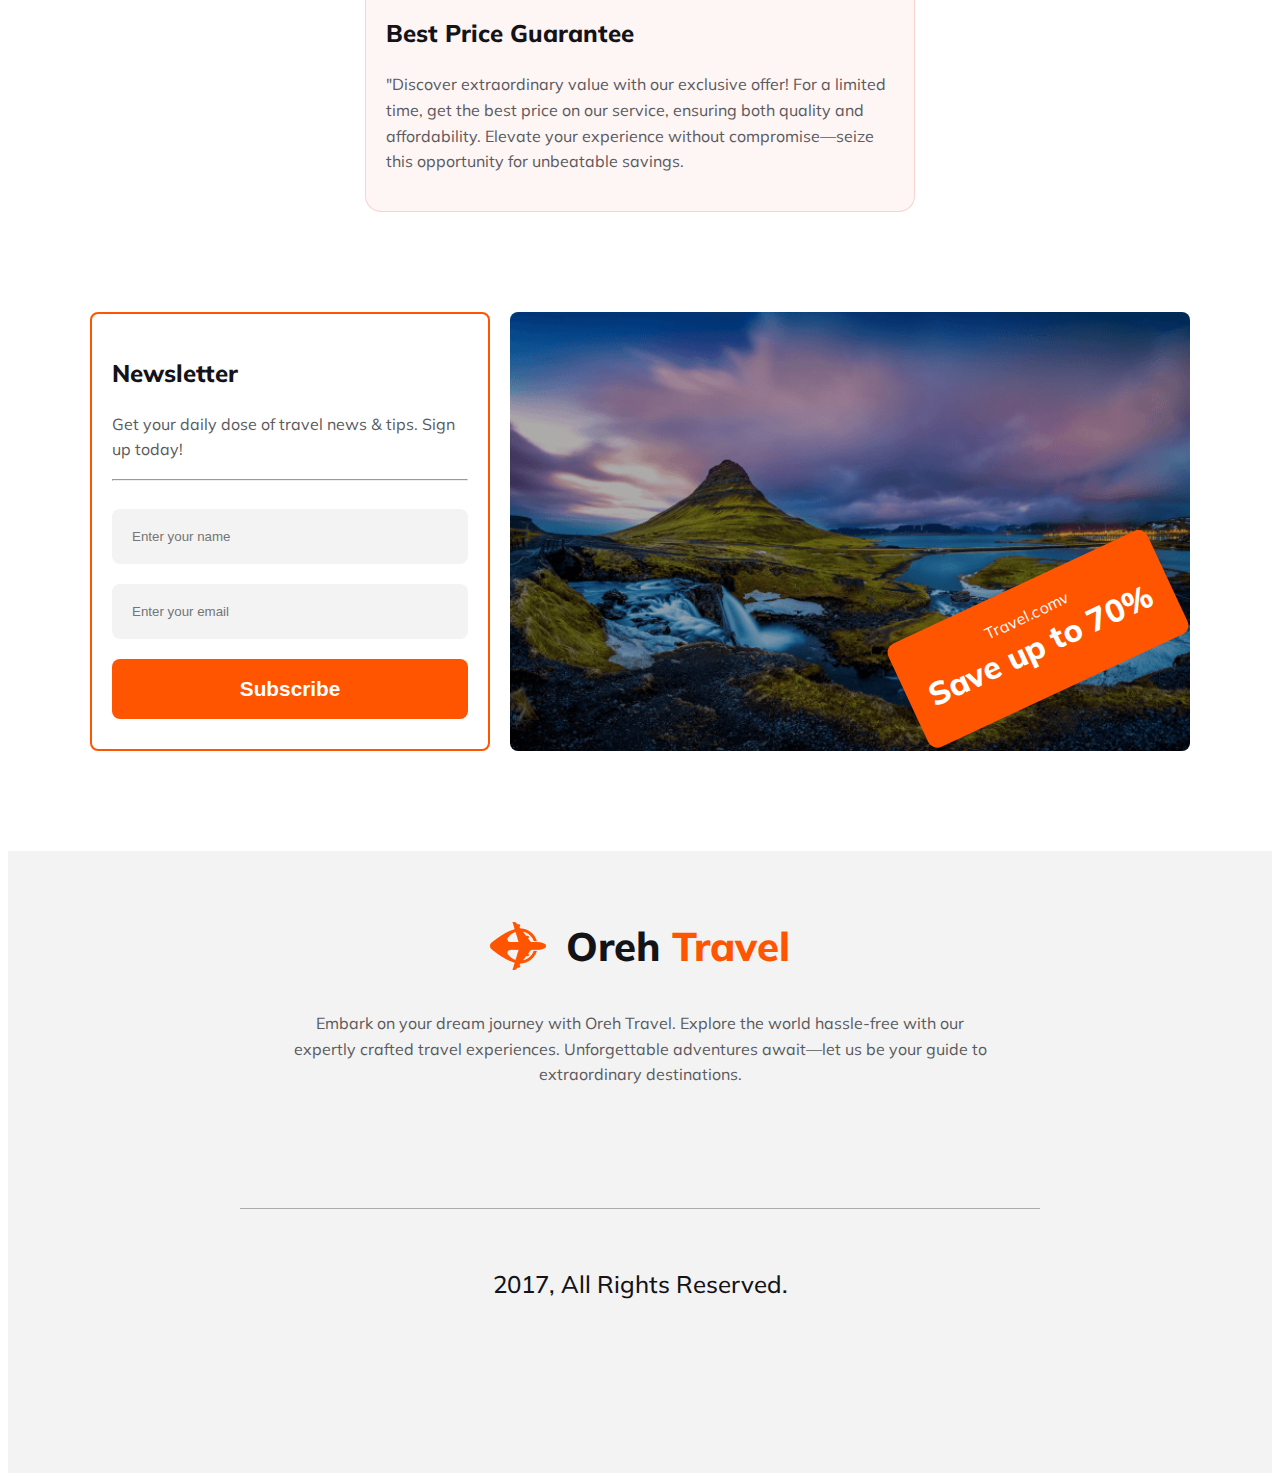
==== commit 9565cc3d: "done" ====
--- a/index.html
+++ b/index.html
@@ -81,50 +81,41 @@
 
         <!-- dastination section  -->
 
-        <section class="dastination hide">
+        <section class="dastination ">
             <h3 class="section-title">Choose Your Destination</h3>
             <p class="text-light-gray"> we've narrowed it down to a few beautiful choices for you. What's your pick? We offer special offers on Maldives and Sri Lanka packages. </p>
             
             <div class="dastination-img-container">
 
-              <div class="dastination-img-row">
-                <div class="maldives img-item ">
-                   
-                    <h3 class="malh3">Maldives</h3>
-                </div>
-                <div class="indonasia img-item">
-                   
-                    <h3 class="indoh3">Indonasia</h3>
-                </div>
-              </div>
+             
+          <div class="maldives img-item ">
+            <h3 class="malh3">Maldives</h3>
+        </div>
 
-              <div class="dastination-img-row">
-                <div class="srilanka img-item">
-                 
-                    <h3 class="srih3">Srilanka</h3>
-                </div>
-                <div class="north-america img-item">
-                   
+        <div class="indonasia img-item">            
+            <h3 class="indoh3">Indonasia</h3>
+        </div>
+            
+        <div class="srilanka img-item">           
+            <h3 class="srih3">Srilanka</h3>
+        </div>
+
+        <div class="north-america img-item">  
+            <h3 class="northh3">North America</h3>
+        </div>
         
-                    <h3 class="northh3">North America</h3>
-                </div>
-                <div class="kashmir img-item">
-                   
-                  
-                    <h3 class="kash3">Kashmir</h3>
-                </div>
-              </div>
+        <div class="kashmir img-item">            
+            <h3 class="kash3">Kashmir</h3>
+        </div>
+           
+        <div class="bangladesh img-item">             
+            <h3 class="bdh3">Bangladesh</h3>
+        </div>
 
-              <div class="dastination-img-row">
-                <div class="bangladesh img-item">
-                    
-                    <h3 class="bdh3">Bangladesh</h3>
-                </div>
-                <div class="bandarban img-item">
-                    
-                    <h3 class="bnh3">Bandarban</h3>
-                </div>
-              </div>
+        <div class="bandarban img-item">             
+            <h3 class="bnh3">Bandarban</h3>
+        </div>
+     
 
 
             </div>
--- a/styles/style.css
+++ b/styles/style.css
@@ -179,95 +179,91 @@
     max-width: 700px;
    margin: 0 auto;
 }
-.dastination-img-container img{
-    max-width: 100%;
-    
-}
-.dastination-img-row{
-    display: flex;
-    gap: 20px;
-    margin-bottom: 20px;
+.dastination-img-container{
+    display: grid;
+    grid-template-columns: repeat(12, 1fr);
+    grid-template-rows: repeat(3, 1fr);
+    height: 100vh;
+    gap: 10px;
+    margin-top: 50px;
    
-    
-}
-.dastination-img-container{
-   margin-top: 50px;
-}
-.dastination-img-row h3{
-   
+
+
+}
+.maldives{
+    background-image:linear-gradient(rgba(0, 0, 0, 0.308), rgba(0, 0, 0, 0.308)), url(../Images/Rectangle\ 5.png);
+    background-repeat: no-repeat;
+    background-position: center center;
+    background-size: cover;
+    grid-column: 1/6;
+    grid-row: 1/2;
+    border-radius: 12px;
+    /* grid-area: maldives; */
+
+}
+.indonasia{
+    background-image: linear-gradient(rgba(0, 0, 0, 0.308), rgba(0, 0, 0, 0.308)), url(../Images/Rectangle\ 8.png);
+    background-repeat: no-repeat;
+    background-position: center center;
+    background-size: cover;
+    grid-column: 6/12;
+    border-radius: 12px;
+    /* grid-area: indonasia; */
+}
+.srilanka{
+    background-image:linear-gradient(rgba(0, 0, 0, 0.308), rgba(0, 0, 0, 0.308)), url(../Images/Rectangle\ 6.png);
+    background-repeat: no-repeat;
+    background-position: center center;
+    background-size: cover;
+    grid-column: 1/4;
+    border-radius: 12px;
+    /* grid-area: srilanka; */
+}
+.north-america{
+    background-image:linear-gradient(rgba(0, 0, 0, 0.308), rgba(0, 0, 0, 0.308)), url(../Images/Rectangle\ 7.png);
+    background-repeat: no-repeat;
+    background-position: center center;
+    background-size: cover;
+    grid-column: 4/9;
+    border-radius: 12px;
+    /* grid-area: north-america; */
+}
+.kashmir{
+    background-image:linear-gradient(rgba(0, 0, 0, 0.308), rgba(0, 0, 0, 0.308)), url(../Images/Rectangle\ 9.png);
+    background-repeat: no-repeat;
+    background-position: center center;
+    background-size: cover;
+    grid-column: 9/12;
+    border-radius: 12px;
+    /* grid-area: kashmir; */
+}
+.bangladesh{
+    background-image:linear-gradient(rgba(0, 0, 0, 0.308), rgba(0, 0, 0, 0.308)), url(../Images/Rectangle\ 11.png);
+    background-repeat: no-repeat;
+    background-position: center center;
+    background-size: cover;
+    grid-column: 1/5;
+    border-radius: 12px;
+    /* grid-area: bangladesh; */
+}
+.bandarban{
+    background-image:linear-gradient(rgba(0, 0, 0, 0.308), rgba(0, 0, 0, 0.308)), url(../Images/Rectangle\ 10.png);
+    background-repeat: no-repeat;
+    background-position: center center;
+    background-size: cover;
+    grid-column: 5/12;
+    border-radius: 12px;
+    /* grid-area: bandarban; */
+}
+.dastination-img-container h3{
     color: white;
-    font-size: 3rem;
-    font-weight: 800;
-
-}
-.dastination-img-row .img-item{
-    
-}
-
-.maldives{
-  position:relative;
-}
-.malh3{
-    position: absolute;
-    top: 70px;
-    left: 150px;
-}
-.indonasia{
-    position: relative;
-}
-.indoh3{
-    position: absolute;
-    top: 70px;
-    left: 150px;
-}
-
-.srilanka{
-   position: relative;
-}
-.srih3{
-    position: absolute;
-    top: 57px;
-    left: 80px ;
-}
-.north-america{
-  position: relative;
-}
-.northh3{
-    position: absolute;
-    top: 60px;
-    left: 58px;
-}
- .kashmir{
-    position: relative;
- }
- .kash3{
-    position: absolute;
-    left: 30px;
-    top: 65px;
-}
-
-.bangladesh{
-  position: relative;
-}
-.bdh3{
-    position: absolute;
-    top: 60px;
-    left: 85px;
-}
-.bandarban{
-  position: relative;
-} 
-.bnh3{
-    position: absolute;
-    top: 63px;
-    left: 180px;
-}
-/* .maldives h3{
-    position: relative;
-    top: 100px;
-    left: 100px;
-
-}
+    font-size: 2.3rem;
+    font-weight: 800;
+    text-align: center;
+    padding-top: 2rem;
+
+}
+
 
 /* why us section styles */
 .why-us{}
--- a/styles/responsive.css
+++ b/styles/responsive.css
@@ -2,11 +2,16 @@
     .banner-form, .popular, 
     .dastination-img-row, 
     .service-items, 
-    .newsletter {
+    .newsletter,  {
         flex-direction: column;
        
         
     }
+    .dastination-imt-container{
+        grid-template-columns: 1fr;
+        
+    }
+    
     .bar-icon{
         display: block;
         margin-left: 20px;
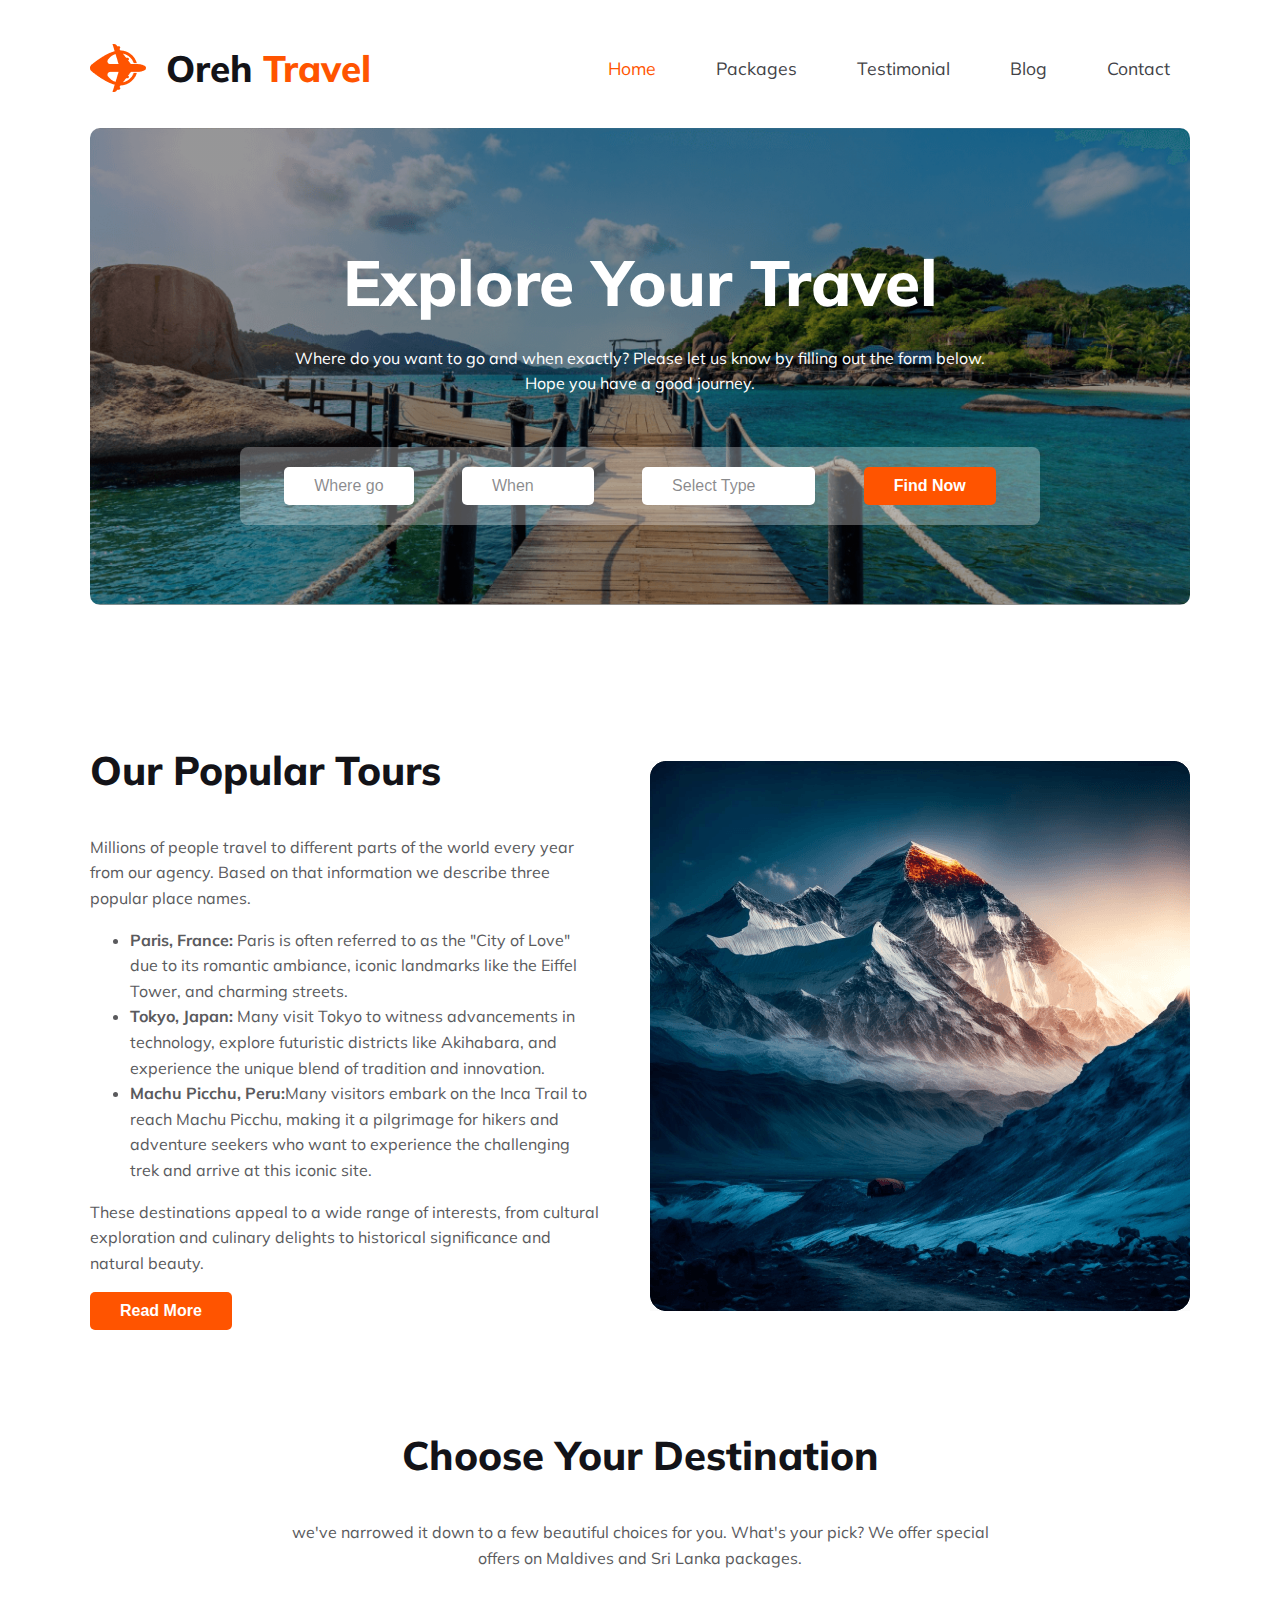
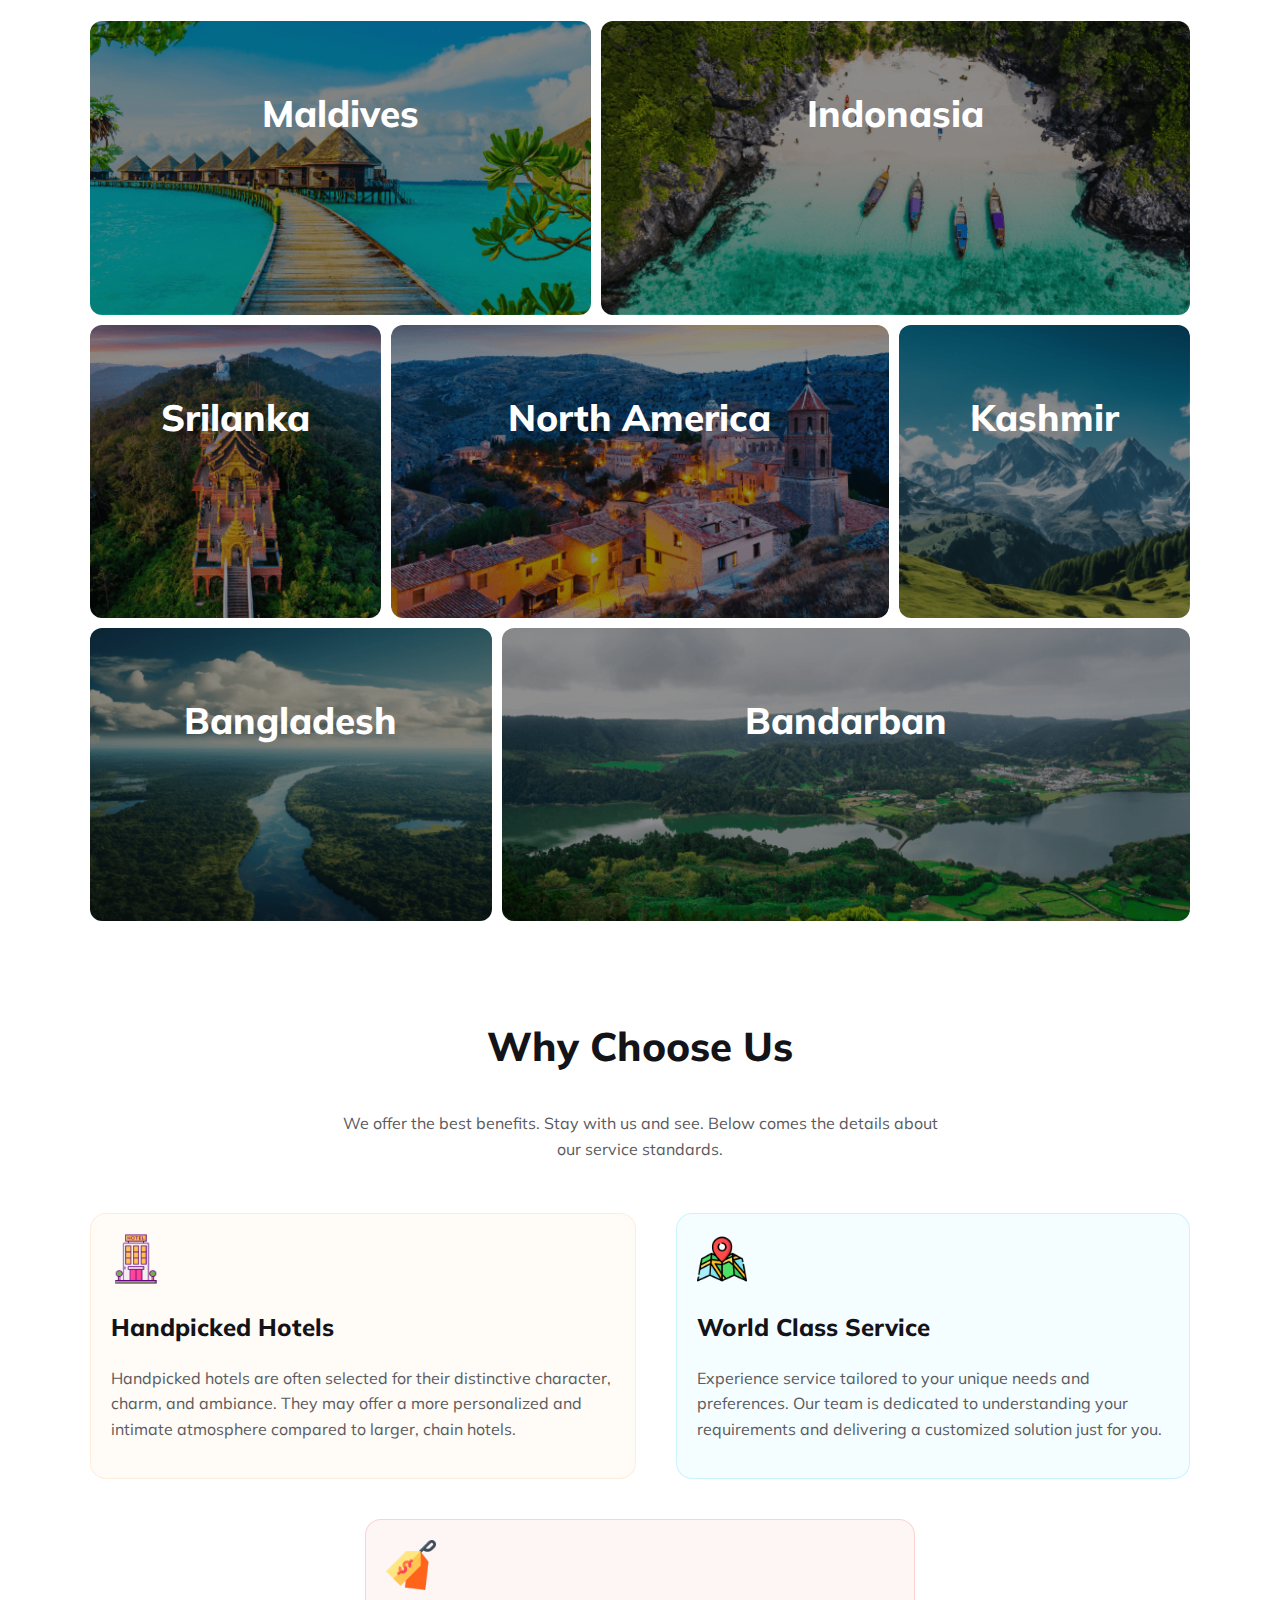
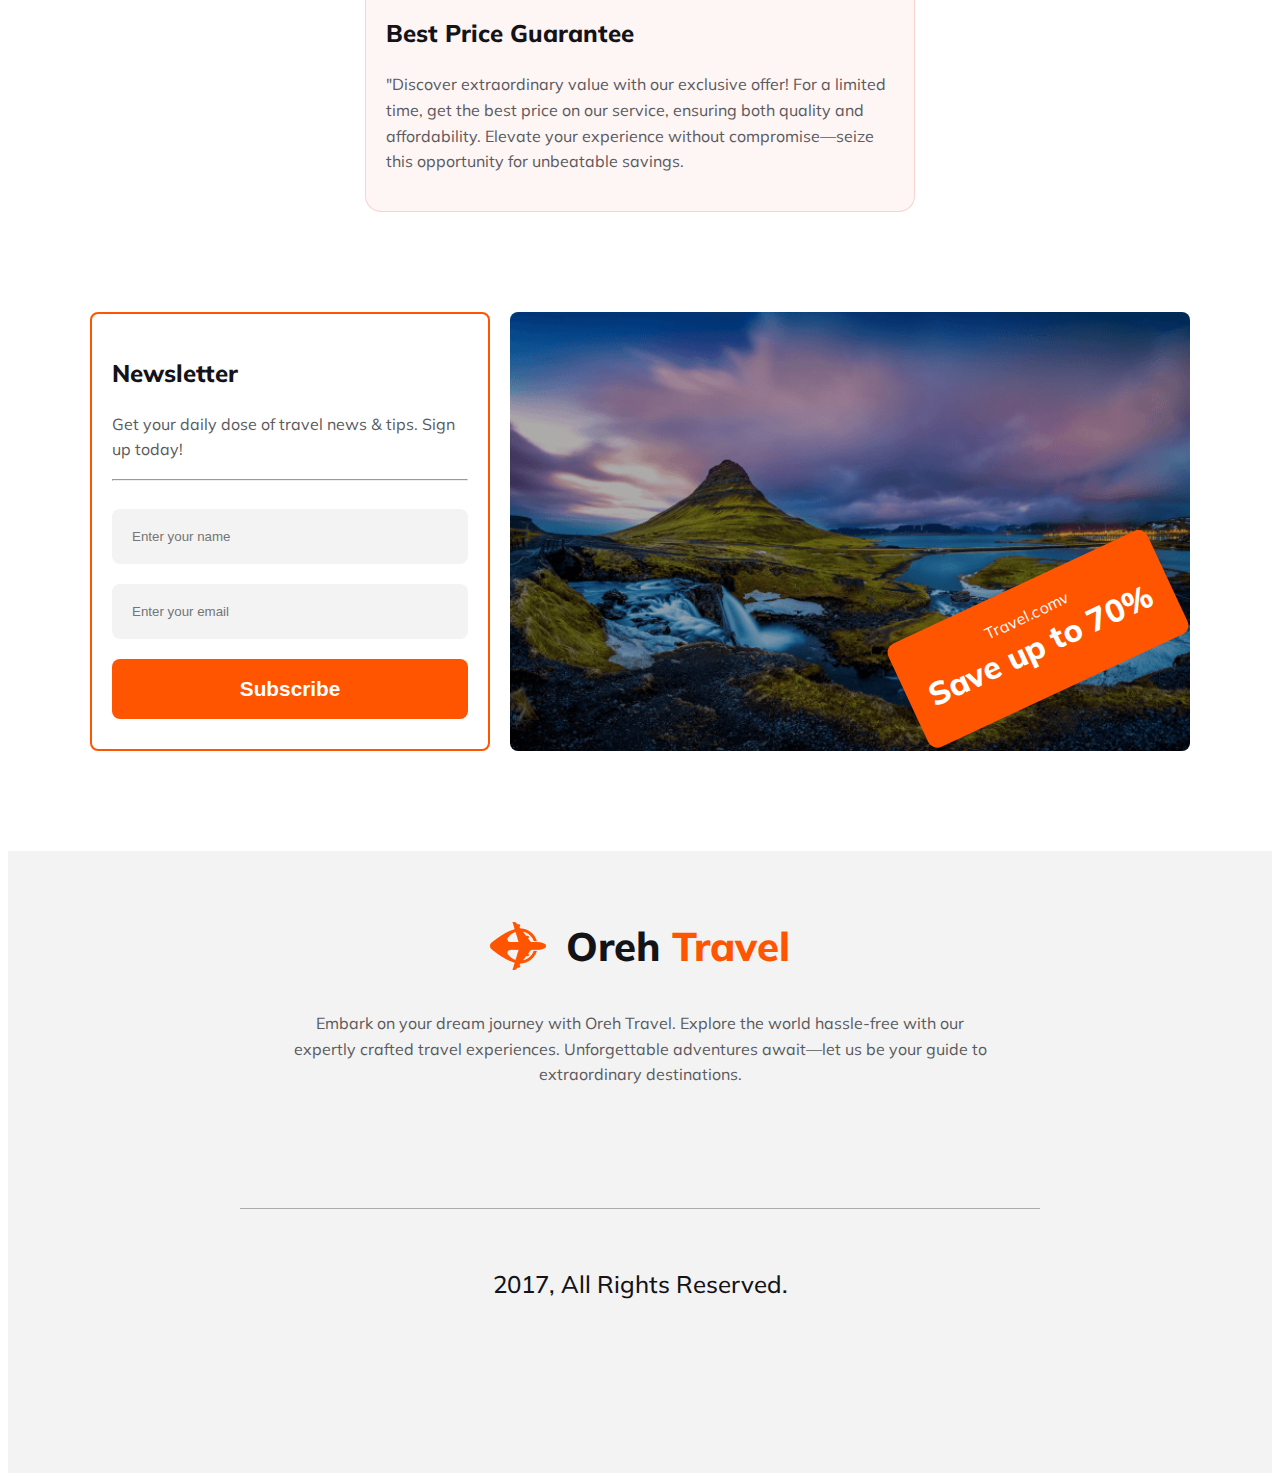
==== commit 68b80224: "dastination section problem solved" ====
--- a/index.html
+++ b/index.html
@@ -23,9 +23,8 @@
             Oreh <span class="travel-color">Travel</span>
           </h3>
         </div>
-        <div class="bar-icon"> <i class="fa-solid fa-bars"></i></div>
+        <div class="bar-icon"><i class="fa-solid fa-bars"></i></div>
         <div class="nav-bar">
-       
           <ul>
             <li><a class="active" href="#">Home</a></li>
             <li><a href="#">Packages</a></li>
@@ -47,144 +46,192 @@
 
         <div class="banner-form">
           <button class="btn-white">Where go</button>
-          <button class="btn-white">When <i class="fa-solid fa-angle-down"></i></button>
-          <button class="btn-white">Select Type <i class="fa-solid fa-angle-down"></i></button>
-          <button class="btn-prim"><i class="fa-solid fa-magnifying-glass"></i> Find Now</button>
+          <button class="btn-white">
+            When <i class="fa-solid fa-angle-down"></i>
+          </button>
+          <button class="btn-white">
+            Select Type <i class="fa-solid fa-angle-down"></i>
+          </button>
+          <button class="btn-prim">
+            <i class="fa-solid fa-magnifying-glass"></i> Find Now
+          </button>
         </div>
       </section>
     </header>
 
     <main>
-
-        <!-- popular section  -->
-        <section class="popular">
-            <div class="popular-content">
-                <h3 class="section-title">Our Popular Tours</h3>
-                <p class="text-light-gray">Millions of people travel to different parts of the world every year from our agency. Based on that information we describe three popular place names.</p>
-                <ul class="text-light-gray">
-                    <li> <b>Paris, France:</b>  Paris is often referred to as the "City of Love" due to its romantic ambiance, iconic landmarks like the Eiffel Tower, and charming streets.</li>
-
-                    <li> <b>Tokyo, Japan:</b> Many visit Tokyo to witness advancements in technology, explore futuristic districts like Akihabara, and experience the unique blend of tradition and innovation.</li>
-
-                    <li><b>Machu Picchu, Peru:</b>Many visitors embark on the Inca Trail to reach Machu Picchu, making it a pilgrimage for hikers and adventure seekers who want to experience the challenging trek and arrive at this iconic site.</li>
-                </ul>
-                <p class="text-light-gray">These destinations appeal to a wide range of interests, from cultural exploration and culinary delights to historical significance and natural beauty.
-                </p>
-                <button class="btn-prim">Read More</button>
-            </div>
-
-
-            <div class="popular-img">
-                <img src="./Images/Rectangle 4.png" alt="">
-            </div>
-        </section>
-
-        <!-- dastination section  -->
-
-        <section class="dastination ">
-            <h3 class="section-title">Choose Your Destination</h3>
-            <p class="text-light-gray"> we've narrowed it down to a few beautiful choices for you. What's your pick? We offer special offers on Maldives and Sri Lanka packages. </p>
-            
-            <div class="dastination-img-container">
-
-             
-          <div class="maldives img-item ">
+      <!-- popular section  -->
+      <section class="popular">
+        <div class="popular-content">
+          <h3 class="section-title">Our Popular Tours</h3>
+          <p class="text-light-gray">
+            Millions of people travel to different parts of the world every year
+            from our agency. Based on that information we describe three popular
+            place names.
+          </p>
+          <ul class="text-light-gray">
+            <li>
+              <b>Paris, France:</b> Paris is often referred to as the "City of
+              Love" due to its romantic ambiance, iconic landmarks like the
+              Eiffel Tower, and charming streets.
+            </li>
+
+            <li>
+              <b>Tokyo, Japan:</b> Many visit Tokyo to witness advancements in
+              technology, explore futuristic districts like Akihabara, and
+              experience the unique blend of tradition and innovation.
+            </li>
+
+            <li>
+              <b>Machu Picchu, Peru:</b>Many visitors embark on the Inca Trail
+              to reach Machu Picchu, making it a pilgrimage for hikers and
+              adventure seekers who want to experience the challenging trek and
+              arrive at this iconic site.
+            </li>
+          </ul>
+          <p class="text-light-gray">
+            These destinations appeal to a wide range of interests, from
+            cultural exploration and culinary delights to historical
+            significance and natural beauty.
+          </p>
+          <button class="btn-prim">Read More</button>
+        </div>
+
+        <div class="popular-img">
+          <img src="./Images/Rectangle 4.png" alt="" />
+        </div>
+      </section>
+
+      <!-- dastination section  -->
+
+      <section class="dastination">
+        <h3 class="section-title">Choose Your Destination</h3>
+        <p class="text-light-gray">
+          we've narrowed it down to a few beautiful choices for you. What's your
+          pick? We offer special offers on Maldives and Sri Lanka packages.
+        </p>
+
+        <div class="dastination-img-container">
+          <div class="maldives img-item">
             <h3 class="malh3">Maldives</h3>
-        </div>
-
-        <div class="indonasia img-item">            
+          </div>
+
+          <div class="indonasia img-item">
             <h3 class="indoh3">Indonasia</h3>
-        </div>
-            
-        <div class="srilanka img-item">           
+          </div>
+
+          <div class="srilanka img-item">
             <h3 class="srih3">Srilanka</h3>
-        </div>
-
-        <div class="north-america img-item">  
+          </div>
+
+          <div class="north-america img-item">
             <h3 class="northh3">North America</h3>
-        </div>
-        
-        <div class="kashmir img-item">            
+          </div>
+
+          <div class="kashmir img-item">
             <h3 class="kash3">Kashmir</h3>
-        </div>
-           
-        <div class="bangladesh img-item">             
+          </div>
+
+          <div class="bangladesh img-item">
             <h3 class="bdh3">Bangladesh</h3>
-        </div>
-
-        <div class="bandarban img-item">             
+          </div>
+
+          <div class="bandarban img-item">
             <h3 class="bnh3">Bandarban</h3>
-        </div>
-     
-
-
-            </div>
-        </section>
-
-
-        <!-- why choose us section -->
-
-        <section class="why-us">
-          <h3 class="section-title">Why Choose Us</h3>
-          <p class="text-light-gray description-center">We offer the best benefits. Stay with us and see. Below comes the details about <br> our service standards.</p>
-          <div class="service-items">
-            <div class="service-item1">
-              <img src="./Images/hotel.png" alt="">
-              <h3 class="service-title">Handpicked Hotels</h3>
-              <p class="text-light-gray"> Handpicked hotels are often selected for their distinctive character, charm, and ambiance. They may offer a more personalized and intimate atmosphere compared to larger, chain hotels.</p>
-            </div>
-            <div class="service-item2">
-              <img src="./Images/map.png" alt="">
-              <h3 class="service-title">World Class Service</h3>
-              <p class="text-light-gray">Experience service tailored to your unique needs and preferences. Our team is dedicated to understanding your requirements and delivering a customized solution just for you.</p>
-            </div>
-          </div>
-          <div class="service-item3">
-            <img src="./Images/price .png" alt="">
-            <h3 class="service-title">Best Price Guarantee</h3>
-            <p class="text-light-gray">"Discover extraordinary value with our exclusive offer! For a limited time, get the best price on our service, ensuring both quality and affordability. Elevate your experience without compromise—seize this opportunity for unbeatable savings.  </p>
-          </div>
-        </section>
-       
-       
-        <!-- newsletter section  -->
-        
-        <section class="newsletter">
-
-          <div class="newsletter-content">
-            <h3 class="newsletter-title">Newsletter</h3>
-            <p class="text-light-gray">Get your daily dose of travel news & tips. Sign up today!</p>
-            <hr>
-            <form action="">
-              <input class="input" type="text" placeholder="Enter your name">
-              <input class="input" type="email" placeholder="Enter your email"><br>
-              <input class="btn-primary" type="submit" value="Subscribe">
-            </form>
-          </div>
-
-          <div class="newsletter-img">
-            <div class="offer-badge">
-              <p class="offer-sub-title">Travel.comv</p>
-              <h2 class="offer-title">Save up to 70%</h2>
-            </div>
-          </div>
-        </section>
+          </div>
+        </div>
+      </section>
+
+      <!-- why choose us section -->
+
+      <section class="why-us">
+        <h3 class="section-title">Why Choose Us</h3>
+        <p class="text-light-gray description-center">
+          We offer the best benefits. Stay with us and see. Below comes the
+          details about <br />
+          our service standards.
+        </p>
+        <div class="service-items">
+          <div class="service-item1">
+            <img src="./Images/hotel.png" alt="" />
+            <h3 class="service-title">Handpicked Hotels</h3>
+            <p class="text-light-gray">
+              Handpicked hotels are often selected for their distinctive
+              character, charm, and ambiance. They may offer a more personalized
+              and intimate atmosphere compared to larger, chain hotels.
+            </p>
+          </div>
+          <div class="service-item2">
+            <img src="./Images/map.png" alt="" />
+            <h3 class="service-title">World Class Service</h3>
+            <p class="text-light-gray">
+              Experience service tailored to your unique needs and preferences.
+              Our team is dedicated to understanding your requirements and
+              delivering a customized solution just for you.
+            </p>
+          </div>
+        </div>
+        <div class="service-item3">
+          <img src="./Images/price .png" alt="" />
+          <h3 class="service-title">Best Price Guarantee</h3>
+          <p class="text-light-gray">
+            "Discover extraordinary value with our exclusive offer! For a
+            limited time, get the best price on our service, ensuring both
+            quality and affordability. Elevate your experience without
+            compromise—seize this opportunity for unbeatable savings.
+          </p>
+        </div>
+      </section>
+
+      <!-- newsletter section  -->
+
+      <section class="newsletter">
+        <div class="newsletter-content">
+          <h3 class="newsletter-title">Newsletter</h3>
+          <p class="text-light-gray">
+            Get your daily dose of travel news & tips. Sign up today!
+          </p>
+          <hr />
+          <form action="">
+            <input class="input" type="text" placeholder="Enter your name" />
+            <input
+              class="input"
+              type="email"
+              placeholder="Enter your email"
+            /><br />
+            <input class="btn-primary" type="submit" value="Subscribe" />
+          </form>
+        </div>
+
+        <div class="newsletter-img">
+          <div class="offer-badge">
+            <p class="offer-sub-title">Travel.comv</p>
+            <h2 class="offer-title">Save up to 70%</h2>
+          </div>
+        </div>
+      </section>
     </main>
 
     <footer>
       <div class="footer-title">
-        <img src="./Images/Group 40071 (2).png" alt="">
-        <h3 class="section-title">Oreh <span class="travel-color">Travel</span></h3>
+        <img src="./Images/Group 40071 (2).png" alt="" />
+        <h3 class="section-title">
+          Oreh <span class="travel-color">Travel</span>
+        </h3>
       </div>
-      <p class="text-light-gray footer-description">Embark on your dream journey with Oreh Travel. Explore the world hassle-free with our expertly crafted travel experiences. Unforgettable adventures await—let us be your guide to extraordinary destinations.</p>
-      
+      <p class="text-light-gray footer-description">
+        Embark on your dream journey with Oreh Travel. Explore the world
+        hassle-free with our expertly crafted travel experiences. Unforgettable
+        adventures await—let us be your guide to extraordinary destinations.
+      </p>
+
       <div class="social-icon-container">
         <i class="fa-brands fa-twitter"></i>
         <i class="fa-brands fa-facebook-f"></i>
         <i class="fa-brands fa-instagram"></i>
         <i class="fa-brands fa-github"></i>
       </div>
-      
+
       <p class="footer-copyright">2017, All Rights Reserved.</p>
     </footer>
   </body>
--- a/styles/style.css
+++ b/styles/style.css
@@ -171,22 +171,26 @@
 
 .dastination{
     text-align: center;
-    max-width: 1100px;
-    margin: 100px auto ;
+    width: 100%;
+    margin: 100px auto;
+   
+    
 
 }
 .dastination p{
+
     max-width: 700px;
    margin: 0 auto;
 }
 .dastination-img-container{
     display: grid;
-    grid-template-columns: repeat(12, 1fr);
+    /* grid-template-columns: repeat(12, 1fr); */
     grid-template-rows: repeat(3, 1fr);
     height: 100vh;
     gap: 10px;
     margin-top: 50px;
-   
+    max-width: 100%;
+    margin: 50px auto;
 
 
 }
--- a/styles/responsive.css
+++ b/styles/responsive.css
@@ -2,15 +2,28 @@
     .banner-form, .popular, 
     .dastination-img-row, 
     .service-items, 
-    .newsletter,  {
+    .newsletter  {
         flex-direction: column;
        
         
     }
-    .dastination-imt-container{
-        grid-template-columns: 1fr;
+    .dastination-img-container{
         
-    }
+        grid-template-columns:  1fr;
+        max-width: 100%;
+        margin: auto;
+         
+        }
+        .maldives, .indonasia,
+        .srilanka, .north-america,
+        .kashmir, .bangladesh,
+        .bandarban{
+            grid-column: 1/12;
+            width: 100%;
+        }
+.why-us{
+    margin-top: 250px;
+}
     
     .bar-icon{
         display: block;
